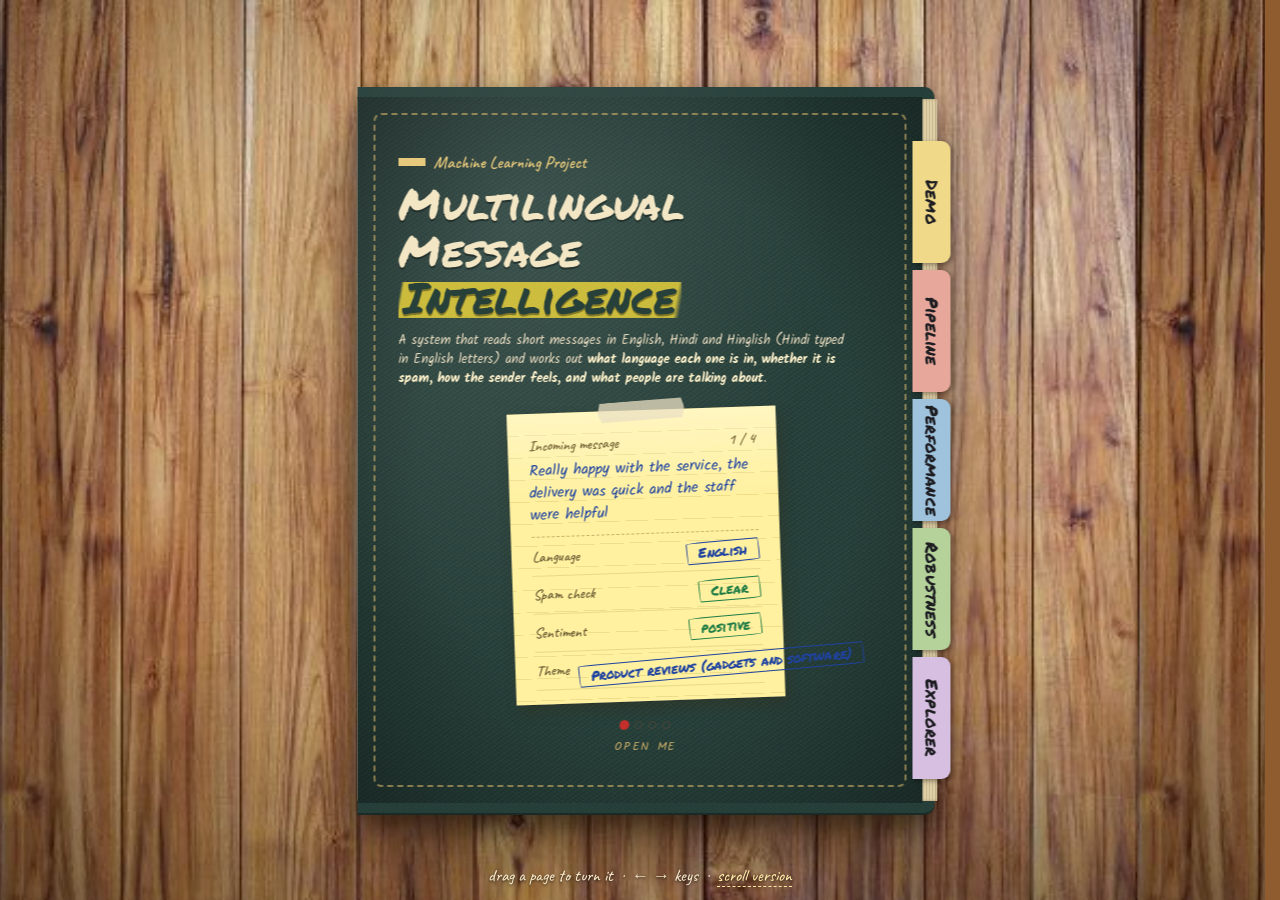
==== site/index.html @ bfc1ae09 "English sentiment v3: customer-service wording (templates + SST-2 + char n-grams), held-out customer" ====
<!doctype html>
<html lang="en">
<head>
<meta charset="utf-8">
<meta name="viewport" content="width=device-width, initial-scale=1">
<script>(function(){var d=document.documentElement;try{var q=/[?&]classic/.test(location.search),ok=!q&&innerWidth>=900&&innerHeight>=520&&window.CSS&&CSS.supports&&CSS.supports('transform-style','preserve-3d')&&!(window.matchMedia&&matchMedia('(prefers-reduced-motion: reduce)').matches);if(ok)d.setAttribute('data-book','1');else location.replace('classic.html'+location.hash);}catch(e){}})();</script>
<link rel="stylesheet" href="book.css">
<title>Multilingual Message Intelligence</title>
<meta name="description" content="Language identification, spam detection, sentiment analysis and theme discovery for short English, Hindi and Hinglish messages.">
<meta name="theme-color" content="#5a331c">
<link rel="stylesheet" href="fonts.css">
<style>
:root{color-scheme:light;--paper:#f3e8cb;--paper2:#efe1bd;--ink:#22304f;--pencil:#4a4639;--faint:#7c7260;--blue:#1f43a0;--red:#c4302b;--green:#1f7d45;--hl:rgba(255,226,58,.75);--pink:rgba(255,128,180,.55);--mint:rgba(120,230,170,.55);--line:rgba(74,112,186,.28);--sticky:#fff1a0;
--wob:255px 18px 225px 18px/18px 225px 18px 255px;--wob2:14px 4px 16px 5px/5px 16px 4px 14px}
*{box-sizing:border-box}
html{scroll-behavior:smooth}
body{margin:0;min-height:100vh;color:var(--ink);font-family:'Kalam','Comic Neue',cursive;font-size:16px;line-height:1.55;
background:transparent}
h1,h2,h3,p,ol,ul{margin:0}
a{color:inherit;text-decoration:none}
button{font-family:inherit}
:focus-visible{outline:2px dashed var(--red);outline-offset:3px}
::selection{background:var(--hl)}
/* ---------- the notebook page */
.book{position:relative;max-width:1320px;margin:28px auto 40px;background-color:var(--paper);
background-image:
 url(tex-n.png),
 radial-gradient(circle at 92% 3%,rgba(150,95,30,.16) 0,rgba(150,95,30,.05) 6%,transparent 12%),
 radial-gradient(circle at 7% 46%,rgba(140,90,30,.12) 0,transparent 7%),
 radial-gradient(circle at 85% 61%,rgba(140,90,30,.10) 0,transparent 5%),
 radial-gradient(circle at 40% 88%,rgba(140,90,30,.10) 0,transparent 6%),
 radial-gradient(ellipse at 50% 50%,transparent 55%,rgba(130,85,25,.22) 100%),
 linear-gradient(90deg,transparent 0 86px,rgba(205,60,60,.55) 86px 88px,transparent 88px 92px,rgba(205,60,60,.45) 92px 93px,transparent 93px),
 repeating-linear-gradient(180deg,transparent 0 31px,var(--line) 31px 32px);
background-size:260px 260px,auto,auto,auto,auto,auto,auto,auto;
background-position:0 0,0 0,0 0,0 0,0 0,0 0,0 0,0 96px;
box-shadow:0 1px 0 #d8c9a2,0 3px 0 #e9dcb8,0 5px 0 #cdbb90,0 7px 0 #bfae84,0 10px 14px rgba(15,6,1,.45),0 30px 60px rgba(15,6,1,.55),-8px 0 22px rgba(15,6,1,.25);border-radius:3px 10px 10px 3px}
/* binding holes */
.book::before{content:"";position:absolute;left:22px;top:0;bottom:0;width:30px;pointer-events:none;
background:radial-gradient(circle at 15px 50%,#2b1f15 0 9px,rgba(0,0,0,.25) 10px,transparent 11.5px) 0 40px/30px 120px repeat-y}
/* coffee ring */
.book::after{content:"";position:absolute;right:6%;top:520px;width:170px;height:170px;border-radius:50%;pointer-events:none;
background:radial-gradient(circle,transparent 60%,rgba(130,75,20,.18) 62%,rgba(130,75,20,.07) 66%,transparent 69%);transform:rotate(18deg)}
.inner{max-width:1184px;margin:0 auto;padding:0 clamp(20px,4vw,56px) 0 128px}
.main{padding-bottom:70px;position:relative;z-index:1}
@keyframes up{from{opacity:0;transform:translateY(14px)}to{opacity:1;transform:none}}
.in1{animation:up .9s cubic-bezier(.2,.7,.2,1) both}
.rv{opacity:0;transform:translateY(22px);transition:opacity .8s,transform .8s cubic-bezier(.2,.7,.2,1)}
.rv.in{opacity:1;transform:none}
/* type roles */
.d{font-family:'Permanent Marker','Kalam',cursive;font-weight:400;letter-spacing:.01em;line-height:1.05;color:#1d1d22}
.m{font-family:'Caveat',cursive;font-size:19px;font-weight:600;line-height:1.2;color:var(--faint)}
.hl{background:linear-gradient(100deg,transparent 0 1%,var(--hl) 2% 97%,transparent 99%) 0 62%/100% 58% no-repeat;padding:0 .12em;box-decoration-break:clone;-webkit-box-decoration-break:clone}
/* ---------- top strip */
.top{position:sticky;top:0;z-index:20;background:rgba(243,232,203,.94);border-bottom:2px solid rgba(74,112,186,.45);backdrop-filter:blur(2px)}
.top .inner{display:flex;flex-wrap:wrap;align-items:center;gap:0 28px}
.brand{font-size:22px;padding:10px 0;transform:rotate(-1.5deg)}.brand b{color:var(--red)}
.nav{margin-left:auto;display:flex;flex-wrap:wrap;gap:0 22px}
.nav a{display:inline-block;padding:10px 2px 6px;font-size:21px;color:var(--pencil);background:no-repeat 0 100%/0 6px;transition:color .2s,background-size .3s}
.nav a:hover{color:var(--blue)}
.nav a.on{color:var(--red);background-image:url("data:image/svg+xml,%3Csvg xmlns='http://www.w3.org/2000/svg' width='100' height='8' preserveAspectRatio='none' viewBox='0 0 100 8'%3E%3Cpath d='M2 5 Q 25 1 50 5 T 98 4' fill='none' stroke='%23c4302b' stroke-width='2.5' stroke-linecap='round'/%3E%3C/svg%3E");background-size:100% 6px}
/* ---------- hero */
html{scrollbar-gutter:stable;background-color:#8f5c2f}
/* the wooden table: a fixed, GPU-composited layer so scrolling stays smooth (the notebook slides over it) */
body::before{content:"";position:fixed;inset:0;z-index:-1;pointer-events:none;background-color:#9a6534;
background-image:
 radial-gradient(ellipse 70% 55% at 28% 18%,rgba(255,226,180,.14) 0,transparent 70%),
 radial-gradient(ellipse at 50% 45%,transparent 55%,rgba(25,10,2,.38) 100%),
 url(table.jpg);
background-size:100% 100%,100% 100%,auto 100%;background-repeat:no-repeat,no-repeat,repeat-x;transform:translateZ(0)}
.hero{padding:56px 0 96px;display:grid;grid-template-columns:minmax(0,1fr);gap:56px;align-items:center;position:relative}
@media (min-width:860px){.hero{grid-template-columns:minmax(0,1fr) minmax(280px,400px);gap:40px}}
.hero .l{min-width:0}
.eyebrow{display:flex;gap:10px;align-items:center;color:var(--red);font-size:22px;transform:rotate(-2deg);transform-origin:left}
.eyebrow i{display:inline-block;width:34px;height:10px;background:url("data:image/svg+xml,%3Csvg xmlns='http://www.w3.org/2000/svg' width='34' height='10'%3E%3Cpath d='M2 5 L30 5 M24 1 L31 5 L24 9' fill='none' stroke='%23c4302b' stroke-width='2' stroke-linecap='round' stroke-linejoin='round'/%3E%3C/svg%3E")}
.hero h1{margin-top:18px;font-size:clamp(40px,5.6vw,76px);line-height:1.08}
.hero h1 span{color:var(--red)}
.lede{margin-top:24px;max-width:36rem;font-size:17px;line-height:1.7;color:var(--ink)}
.lede b{font-weight:700;background:linear-gradient(100deg,transparent 0 1%,var(--mint) 2% 98%,transparent 99%) 0 70%/100% 45% no-repeat}
.five{margin-top:34px;max-width:34rem;position:relative;padding:18px 22px 14px;border:2px solid rgba(31,67,160,.75);border-radius:var(--wob)}
.five>.m{color:var(--blue);font-size:21px}
.five ol{list-style:none;padding:0;margin:6px 0 0}
.five li{display:flex;gap:12px;padding:4px 0;font-size:16px}
.five li span{color:var(--red);width:26px;flex:none;font-size:19px}
.five li span::after{content:")"}
.hero .r{width:100%;max-width:440px;margin:0 auto;padding:12px 10px 0 0;position:relative}
.hero .r::before{content:"look! it reads this \2193";position:absolute;left:-6px;top:-30px;font-family:'Caveat',cursive;font-size:22px;color:var(--blue);transform:rotate(-4deg)}
/* sticky-note slips with tape */
.slip{position:relative;background:var(--sticky);color:#2a2a2a;box-shadow:0 1px 1px rgba(0,0,0,.1),4px 10px 18px rgba(60,40,10,.25);
background-image:linear-gradient(180deg,rgba(255,255,255,.35),transparent 30%),repeating-linear-gradient(180deg,transparent 0 27px,rgba(160,130,40,.18) 27px 28px)}
.slip::before{content:"";position:absolute;top:-13px;left:50%;width:110px;height:26px;margin-left:-55px;background:rgba(235,225,195,.75);box-shadow:0 1px 2px rgba(0,0,0,.12);transform:rotate(-3deg);
clip-path:polygon(3% 0,97% 4%,100% 50%,97% 100%,4% 96%,0 52%)}
.slip.h{padding:30px 26px 18px;transform:rotate(-2deg)}
.slip .hd{display:flex;justify-content:space-between}.slip .hd .m,.slip .hd span{color:#7a6a3a}
.slip .msg{margin-top:8px;min-height:76px;font-size:19px;line-height:1.45;font-family:'Kalam',cursive;color:var(--blue);word-break:break-word}
.slip .perf{margin:12px 0 2px;border-top:2px dashed rgba(120,100,40,.45)}
.srow{display:flex;align-items:center;justify-content:space-between;gap:12px;padding:8px 0;min-height:48px;border-bottom:1px dotted rgba(120,100,40,.35)}
.srow .m{color:#6d5f35}
/* circled marker "stamps" */
.stamp{display:inline-block;font-size:17px;padding:4px 14px;border:2.5px solid;border-radius:var(--wob);white-space:nowrap;opacity:0;transform:rotate(-8deg) scale(1.6);transition:opacity .3s,transform .4s cubic-bezier(.3,1.6,.5,1)}
.stamp.show{opacity:1;transform:rotate(-3deg) scale(1)}
#h-msg,#h-rows,#h-ct{transition:opacity .35s ease}.hfade{opacity:0}
.stamp.ink{color:var(--blue)}.stamp.ok{color:var(--green)}.stamp.bad{color:var(--red)}.stamp.skip{color:#8a8070;border-style:dashed;text-decoration:line-through}
.dots{display:flex;gap:8px;margin-top:26px;justify-content:center}.dots i{display:block;width:10px;height:10px;border:2px solid var(--pencil);border-radius:50% 45% 55% 40%;transition:all .3s}.dots i.on{background:var(--red);border-color:var(--red);transform:scale(1.2)}
/* ---------- sections */
section{scroll-margin-top:64px}
.sec{margin-top:110px}
.sh{padding-top:4px;display:flex;flex-wrap:wrap;gap:6px 40px;align-items:flex-start}
.sh .no{flex:0 0 140px;color:var(--red);font-size:24px;transform:rotate(-4deg);margin-top:10px}
.sh .t{flex:1 1 440px;min-width:0}
.h2d{display:inline-block;font-size:clamp(30px,3.8vw,48px);padding-bottom:10px;
background:url("data:image/svg+xml,%3Csvg xmlns='http://www.w3.org/2000/svg' width='300' height='14' preserveAspectRatio='none' viewBox='0 0 300 14'%3E%3Cpath d='M3 9 C 60 2, 120 13, 180 7 S 270 4, 297 8' fill='none' stroke='%231f43a0' stroke-width='3' stroke-linecap='round'/%3E%3Cpath d='M12 12 C 80 7, 160 14, 290 10' fill='none' stroke='%231f43a0' stroke-width='1.6' stroke-linecap='round' opacity='.6'/%3E%3C/svg%3E") 0 100%/100% 14px no-repeat}
.intro{margin-top:10px;max-width:40rem;font-size:17px;line-height:1.6;color:var(--pencil)}
.h3d{font-size:26px}
.hint{margin:6px 0 20px;max-width:46rem;font-size:15.5px;line-height:1.6;color:var(--pencil)}
/* ---------- demo */
.demo{margin-top:48px;display:flex;flex-wrap:wrap;gap:48px}
.demo .a{flex:1 1 300px;min-width:0;align-self:flex-start}
.demo .b{flex:2 1 460px;min-width:0;padding-top:14px}
.own label{display:block;color:var(--blue);font-size:21px;margin-bottom:6px}
.own textarea{width:100%;min-height:110px;resize:vertical;font:inherit;font-size:17px;line-height:32px;color:var(--blue);padding:0 14px;border:2px solid var(--pencil);border-radius:var(--wob2);
background:rgba(255,253,240,.55) repeating-linear-gradient(180deg,transparent 0 31px,var(--line) 31px 32px);background-attachment:local}

.batch{margin-top:0}.batch .row2{display:flex;flex-wrap:wrap;gap:12px;align-items:center;margin:12px 0}.batch input[type=file]{font:inherit;font-size:15px;max-width:100%}
.batch .lk2{background:none;border:0;border-bottom:1px dashed currentColor;font:inherit;cursor:pointer;color:var(--blue);padding:0}
.batch .prog{height:8px;background:rgba(0,0,0,.08);border-radius:4px;overflow:hidden;margin:8px 0}.batch .prog i{display:block;height:100%;width:0;background:var(--blue);transition:width .15s}
.batch .grid{display:grid;grid-template-columns:repeat(auto-fit,minmax(250px,1fr));gap:22px;margin:22px 0}
.batch .bar{display:grid;grid-template-columns:minmax(80px,38%) 1fr 54px;gap:8px;align-items:center;font-size:14px;margin:5px 0}.batch .bar b{display:block;height:12px;background:var(--blue);border-radius:3px}
.batch .kpis{display:flex;flex-wrap:wrap;gap:12px 28px;margin:16px 0}.batch .kpis div{min-width:110px}.batch .kpis .d{font-size:30px;display:block;line-height:1.1}
.batch table{width:100%;border-collapse:collapse;font-size:14px}.batch th,.batch td{text-align:left;padding:6px 8px;border-bottom:1px solid rgba(0,0,0,.12);vertical-align:top}
.batch td.tx{max-width:380px;overflow-wrap:anywhere}.batch .tw{margin-bottom:16px;overflow-x:auto;max-height:380px;overflow-y:auto}
.batch .fl{display:inline-block;font-size:12px;border:1px solid #b36b00;color:#8a5200;border-radius:10px;padding:0 7px;margin:0 4px 3px 0}
.batch select{font:inherit;font-size:13px}.batch tr.cor td{background:rgba(31,125,69,.1)}
.xl{margin:10px 0 0;font-size:13px;line-height:1.5;color:#6b665a}
.msg .hw{border-radius:3px;padding:0 2px;cursor:help}
.msg .hw.f{background:rgba(196,48,43,.34);font-weight:700;border-bottom:2px solid #c4302b}.msg .hw.a{background:rgba(31,125,69,.24)}.msg .hw.n{background:rgba(120,120,120,.16)}
.own textarea::placeholder{color:#998d74}
.own textarea:focus{outline:none;border-color:var(--blue);box-shadow:0 0 0 3px rgba(31,67,160,.15)}
.own .row{display:flex;align-items:center;gap:10px 16px;flex-wrap:wrap;margin-top:14px}
.go{font-family:'Permanent Marker',cursive;font-size:18px;letter-spacing:.04em;color:#fff;background:var(--red);border:0;border-radius:var(--wob2);padding:10px 24px;min-height:46px;cursor:pointer;box-shadow:2px 3px 0 #7d1d19;transform:rotate(-1.5deg);transition:transform .15s,box-shadow .15s}
.go:hover{transform:rotate(0) translateY(-1px)}.go:active{transform:translateY(2px);box-shadow:0 1px 0 #7d1d19}.go[disabled]{opacity:.55;cursor:default}
.own .note{font-family:'Caveat',cursive;font-size:18px;color:var(--faint);flex:1 1 220px;line-height:1.2}
.exh{margin-top:32px;color:var(--blue);font-size:21px}
.exl{margin-top:4px}
.ex{display:flex;gap:12px;align-items:baseline;width:100%;text-align:left;font:inherit;font-size:16px;padding:0 10px;min-height:32px;line-height:32px;border:0;cursor:pointer;background:transparent;color:var(--ink);transition:padding-left .25s,color .2s}
.ex span:first-child{width:28px;flex:none;color:var(--faint)}
.ex:hover{padding-left:18px;color:var(--blue)}
.ex[aria-pressed=true]{color:#1b1b1b;background:linear-gradient(100deg,transparent 0 1%,var(--pink) 2% 97%,transparent 99%) 0 55%/100% 70% no-repeat}
.ex[aria-pressed=true] span:first-child{color:var(--red)}
.lk{background:none;border:0;cursor:pointer;color:var(--blue);padding:10px 0;min-height:44px;margin-top:10px;font-size:20px}.lk:hover{color:var(--red)}
.slip.w{padding:34px 28px 22px;transform:rotate(-.8deg)}
.slip.w::before{width:140px;height:32px;margin-left:-70px;top:-17px;transform:rotate(-1.5deg);
background:
 url(tex-t.png),
 repeating-linear-gradient(90deg,rgba(255,255,255,.08) 0 1px,rgba(0,0,0,.07) 1px 2px),
 linear-gradient(180deg,rgba(255,255,255,.35),rgba(255,255,255,0) 40%,rgba(0,0,0,.14)),
 #a9acaf;
box-shadow:0 2px 4px rgba(0,0,0,.3),inset 0 0 0 1px rgba(255,255,255,.18);
clip-path:polygon(0 8%,2% 0,5% 14%,8% 2%,11% 12%,14% 0,100% 0,98% 18%,100% 36%,97% 54%,100% 74%,98% 100%,95% 88%,92% 100%,88% 86%,85% 100%,0 100%,2% 70%,0 48%,3% 28%)}
.slip.w .msg{font-size:20px;min-height:0;margin-top:6px}
#w-title{color:#7a6a3a!important}
.tl{list-style:none;margin:40px 0 0;padding:0}
.tl li{display:grid;grid-template-columns:56px minmax(0,1fr);gap:14px;padding:14px 0 16px;border-bottom:1px dashed rgba(74,70,57,.35);transition:opacity .5s,transform .5s;opacity:.18;transform:translateX(-10px)}
.tl li.on{opacity:1;transform:none}
.tl .n{display:inline-flex;align-items:center;justify-content:center;width:46px;height:46px;font-size:24px;line-height:1;color:#b9ad92;border:2.5px solid currentColor;border-radius:52% 46% 55% 44%/48% 55% 45% 52%;transform:rotate(-6deg);transition:color .4s}
.tl li.on .n{color:var(--red)}.tl li.on.skip .n{color:#a49a84}
.tl .nm{color:var(--faint)}
.tl .rs{margin-top:2px;display:flex;align-items:center;gap:12px;flex-wrap:wrap}
.tl .res{font-size:25px;line-height:1.1;word-break:break-word;color:var(--blue)}
.tl .res.ok{color:var(--green)}.tl .res.bad{color:var(--red)}
.tl li.skip .res{color:#a49a84;text-decoration:line-through;text-decoration-thickness:3px;text-decoration-color:rgba(196,48,43,.6)}
.tag{padding:0 10px;border:2px solid;border-radius:var(--wob2);font-size:17px;transform:rotate(-2deg);color:var(--faint)}.tag.ok{color:var(--green)}.tag.bad{color:var(--red)}
.meter{margin-top:10px;max-width:320px;height:12px;border:1.5px solid var(--pencil);border-radius:var(--wob2);background:rgba(255,255,255,.3);overflow:hidden}
.meter i{display:block;height:100%;width:0;opacity:.8;transition:width .9s cubic-bezier(.2,.7,.2,1) .15s}
.tl .why{margin-top:6px;font-size:15.5px;line-height:1.55;color:var(--pencil);max-width:36rem}
/* ---------- pipeline cards (index cards) */
.cells{margin-top:48px;display:grid;grid-template-columns:repeat(auto-fit,minmax(min(100%,250px),1fr));gap:28px}
.cells{align-items:start}
.cell{position:relative}
.cell:nth-child(odd){transform:rotate(-1deg)}.cell:nth-child(even){transform:rotate(1.2deg)}
.cpaper{position:relative;padding:26px 22px 14px;background:#fffdf3;border-radius:2px;display:flex;flex-direction:column;gap:0;
background-image:linear-gradient(180deg,transparent 0 80px,rgba(205,60,60,.5) 80px 82px,transparent 82px),linear-gradient(180deg,transparent 0 27px,rgba(74,112,186,.25) 27px 28px);background-size:100% 100%,100% 28px;background-position:0 0,0 -1px;background-repeat:no-repeat,repeat-y;
;box-shadow:2px 4px 10px rgba(60,40,10,.18);transition:opacity .5s ease}
/* creases left behind after a crumpled sheet is smoothed out */
.cpaper::after{content:"";position:absolute;inset:0;pointer-events:none;background:url(tex-w.png) center/cover;mix-blend-mode:soft-light;opacity:0;transition:opacity .6s ease}
.cell.used .cpaper::after{opacity:.6}
.cell::before{content:"";position:absolute;top:-10px;left:22px;width:70px;height:20px;background:rgba(255,140,180,.5);transform:rotate(-6deg);z-index:5;transition:opacity .4s ease}
/* crumpled state: the HTML card is invisible (but keeps its size) and a WebGL paper ball is drawn instead */
.cell.crum{cursor:pointer;-webkit-tap-highlight-color:transparent;outline:none}
.cell.crum .cpaper,.cell.anim .cpaper{opacity:0;pointer-events:none;transition:none}
.cell.crum::before,.cell.anim::before{opacity:0}
.cell .ball{position:absolute;left:-70px;top:-70px;pointer-events:none;z-index:4;opacity:0;transition:opacity .45s ease}
.cells.balls .cpaper{position:absolute;left:0;right:0;top:0;z-index:1}
.cell.crum .ball,.cell.anim .ball{opacity:1}
.cell .shad{position:absolute;left:0;top:0;width:0;height:0;border-radius:50%;pointer-events:none;z-index:0;opacity:0;background:rgba(45,28,8,.34)}
.cell.crum .shad{opacity:1}
.blab,.bhint{position:absolute;left:0;right:0;top:0;text-align:center;pointer-events:none;z-index:5;transition:opacity .35s ease,transform .35s ease}
.blab{top:6px;display:flex;flex-direction:column;align-items:center;gap:6px;padding:0 14px}
.blab .no{font-family:'Permanent Marker',cursive;font-size:24px;color:var(--red);width:44px;height:44px;display:flex;align-items:center;justify-content:center;border:2.5px solid var(--red);border-radius:52% 46% 55% 44%/48% 55% 45% 52%;transform:rotate(-8deg)}
.blab .tt{font-family:'Permanent Marker',cursive;font-size:19px;line-height:1.2;color:#1d1d22}
.bhint{font-family:'Caveat',cursive;font-size:20px;color:var(--blue)}
.cell:not(.crum) .blab,.cell:not(.crum) .bhint,.cell.anim .blab,.cell.anim .bhint{opacity:0}
.cell.crum:hover .bhint{transform:translateY(3px)}
.cell.crum:focus-visible .bhint{outline:2px dashed var(--red);outline-offset:4px}
.recrum{position:absolute;right:6px;bottom:-32px;background:none;border:0;cursor:pointer;font-family:'Caveat',cursive;font-size:19px;color:var(--faint);opacity:0;pointer-events:none;transition:opacity .3s}
.cell.used:not(.crum):not(.anim) .recrum{opacity:1;pointer-events:auto}.recrum:hover{color:var(--red)}
.cells.balls{row-gap:52px}
.book{overflow-x:clip}
.unf{display:block;margin-top:6px}
.cell .big{position:absolute;top:10px;right:16px;font-size:34px;line-height:1;color:var(--red);opacity:.85}
.cell h3{font-size:20px;line-height:28px;height:56px;padding-right:34px;display:flex;align-items:flex-end;margin-top:0;overflow:visible}
.cell .bd{font-size:15px;line-height:28px;color:var(--ink);display:flex;flex-direction:column;gap:0}
.cell .bd .m{color:var(--red);font-size:19px;line-height:28px;margin-bottom:0}.cell .bd>div+div{margin-top:0}
.cell .sc{margin-top:auto;border-top:2px dashed rgba(74,70,57,.4);padding-top:10px;background:#fffdf3;position:relative}
.cell .sc .d{font-size:30px;color:var(--blue)}.cell .sc .m{margin-top:2px}
.cell .sc .two{display:flex;align-items:baseline;gap:10px}.cell .sc .two+.two{margin-top:4px}.cell .sc .two .m{margin:0}
.two2{margin-top:56px;display:flex;flex-wrap:wrap;gap:36px 56px}
.two2>div{flex:1 1 320px}.two2 h3{font-size:22px}.two2 p{margin-top:10px;font-size:16px;line-height:1.65;color:var(--ink)}
/* ---------- performance */
.stats{display:grid;grid-template-columns:repeat(auto-fit,minmax(min(100%,210px),1fr));gap:0 18px}
.stats.first{margin-top:40px}
.stat{padding:18px 8px 18px 0}
.stat .d{display:inline-block;font-size:clamp(34px,3.6vw,50px);color:var(--blue);padding:0 10px;margin-left:-10px;border:2.5px solid transparent}
.stat .d.r{color:var(--red);border-color:rgba(196,48,43,.7);border-radius:var(--wob);transform:rotate(-3deg)}
.stat p{margin-top:4px;font-size:15.5px;line-height:1.45;color:var(--pencil);max-width:15rem}
.blk{margin-top:84px}.blk.first{margin-top:76px}
.readout{min-height:24px;margin-bottom:10px;color:var(--blue)}
.seg{display:flex;gap:3px;height:52px;padding:4px;border:2px solid var(--pencil);border-radius:var(--wob2)}
.seg span{flex:0 1 0;min-width:0;cursor:pointer;opacity:.85;border-radius:3px;transition:flex-grow .9s cubic-bezier(.2,.7,.2,1),opacity .2s;
background-image:repeating-linear-gradient(45deg,rgba(255,255,255,.22) 0 3px,transparent 3px 8px)}.seg span.g{min-width:4px}
.legend{margin-top:18px;display:grid;grid-template-columns:repeat(auto-fill,minmax(190px,1fr));gap:0 26px;font-size:15.5px}
.legend div{display:flex;align-items:center;gap:10px;padding:2px 0;cursor:pointer;transition:opacity .2s}
.legend i{display:inline-block;width:14px;height:14px;flex:none;border-radius:50% 40% 55% 45%}.legend em{font-style:normal;margin-left:auto;color:var(--faint);font-family:'Caveat',cursive;font-size:18px}
.tabs{display:flex;flex-wrap:wrap;gap:4px 14px}
.tab{background:none;border:2px solid transparent;border-radius:var(--wob2);cursor:pointer;padding:2px 14px;min-height:40px;font-size:21px;color:var(--pencil);transition:color .2s,border-color .2s}
.tab:hover{color:var(--blue)}.tab[aria-pressed=true]{color:var(--red);border-color:var(--red);transform:rotate(-1.5deg)}
.cmprow{padding:18px 0;border-bottom:1px dashed rgba(74,70,57,.35)}
.cmprow .top2{display:flex;flex-wrap:wrap;justify-content:space-between;gap:2px 16px}.cmprow .top2 span:first-child{font-size:17px;font-weight:700}
.bars{margin-top:10px;display:grid;grid-template-columns:120px minmax(0,1fr) 64px;gap:6px 14px;align-items:center}
.bars .m{color:var(--pencil)}.bars .v{text-align:right;color:var(--faint)}.bars .v.best{color:var(--red);font-weight:700}
.bt{display:block;height:16px;border-bottom:1.5px solid rgba(74,70,57,.35)}
.bt i{display:block;height:100%;width:0;border-radius:2px 8px 3px 6px;transition:width .9s cubic-bezier(.2,.7,.2,1);
background:repeating-linear-gradient(-55deg,rgba(74,70,57,.55) 0 1.5px,transparent 1.5px 6px)}
.bt i.best{background:rgba(31,67,160,.72);box-shadow:inset 0 -3px 0 rgba(0,0,0,.08)}
.key{margin-top:14px;display:flex;flex-wrap:wrap;gap:6px 26px}.key i{display:inline-block;width:22px;height:12px;margin-right:8px;vertical-align:-1px;border-radius:2px}
.tw{overflow-x:auto}.trfh,.trfr{display:grid;grid-template-columns:minmax(200px,1.3fr) minmax(120px,2fr) 84px minmax(110px,1fr);gap:14px;align-items:center;min-width:560px}
.trfh{padding:6px 0;border-bottom:2px solid var(--pencil)}
.trfr{padding:10px 0;border-bottom:1px dashed rgba(74,70,57,.35);font-size:16px}.trfr .v{text-align:right;color:var(--faint)}.trfr .v.best{color:var(--red)}.trfr .c{color:var(--faint);font-family:'Caveat',cursive;font-size:18px}
/* ---------- robustness */
.rob{margin-top:48px;display:flex;flex-wrap:wrap;gap:60px}
.rob>div{min-width:0}.rob .a{flex:1 1 380px}.rob .b{flex:1 1 440px}
.rob h3{font-size:22px}.rob .hint{margin:8px 0 26px}
.cols{display:flex;align-items:flex-end;gap:16px;height:260px;border-bottom:2.5px solid var(--ink);border-left:2.5px solid var(--ink);padding:0 10px;border-radius:0 0 0 4px}
.col{flex:1 1 0;min-width:0;display:flex;flex-direction:column;justify-content:flex-end;height:100%}
.col .v{text-align:center;margin-bottom:6px;font-size:18px;color:var(--ink)}
.col i{display:block;width:100%;height:0;border:2px solid var(--blue);border-bottom:0;border-radius:6px 3px 0 0;transition:height .9s cubic-bezier(.2,.7,.2,1);
background:repeating-linear-gradient(45deg,rgba(31,67,160,.45) 0 2px,transparent 2px 7px)}
.col.w i{border-color:var(--red);background:repeating-linear-gradient(45deg,rgba(196,48,43,.5) 0 2px,transparent 2px 7px)}
.collab{display:flex;gap:16px;margin-top:8px;padding:0 10px}.collab span{flex:1 1 0;min-width:0;text-align:center;font-size:17px}
.dbk{display:flex;flex-wrap:wrap;gap:4px 24px;margin-bottom:6px}.dbk i{display:inline-block;width:12px;height:12px;margin-right:8px;border-radius:50%}
.sw{display:inline-flex;align-items:center;gap:12px;background:none;border:0;cursor:pointer;color:var(--ink);padding:8px 0;min-height:44px;font-size:20px}
.sw .tr{display:inline-block;width:26px;height:26px;position:relative;border:2.5px solid var(--ink);border-radius:var(--wob2)}
.sw .tr i{position:absolute;inset:0;opacity:0;transition:opacity .2s;
background:url("data:image/svg+xml,%3Csvg xmlns='http://www.w3.org/2000/svg' viewBox='0 0 26 26'%3E%3Cpath d='M4 13 L11 20 L24 2' fill='none' stroke='%231f7d45' stroke-width='3.5' stroke-linecap='round' stroke-linejoin='round'/%3E%3C/svg%3E") center/100% no-repeat;transform:scale(1.25) translate(2px,-3px)}
.sw[aria-pressed=true] .tr i{opacity:1}
.db{display:grid;grid-template-columns:150px minmax(0,1fr) 124px;gap:6px 14px;align-items:center;margin-top:12px}
.db .ax{display:flex;justify-content:space-between}
.db .trk{position:relative;height:36px;border-bottom:1.5px solid rgba(74,70,57,.4)}
.db .cl{position:absolute;left:73.3%;top:2px;bottom:2px;border-left:2px dashed var(--faint)}
.db .ln{position:absolute;top:50%;height:2px;margin-top:-1px;background:var(--pencil);transition:width .8s cubic-bezier(.2,.7,.2,1)}
.db .pt{position:absolute;top:50%;width:16px;height:16px;margin:-8px 0 0 -8px;border-radius:50% 45% 55% 40%}
.db .red{background:var(--red)}.db .teal{background:var(--green);transition:left .8s cubic-bezier(.2,.7,.2,1)}
.db .txt{text-align:right}.db .lb{font-size:15.5px}.db .lb span{color:var(--faint)}
/* ---------- explorer */
.bar{margin-top:36px;display:flex;flex-wrap:wrap;gap:8px 24px;align-items:center}
.filters{display:flex;flex-wrap:wrap;gap:0 10px}
.bar input{margin-left:auto;font-family:'Kalam',cursive;font-size:16px;color:var(--blue);background:transparent;border:0;border-bottom:2px solid var(--pencil);border-radius:0;padding:8px 2px;min-width:min(100%,280px)}
.bar input:focus{outline:none;border-bottom-color:var(--blue)}
.count{margin:12px 0 8px}
.tbox{overflow:auto;max-height:580px;border:2px solid var(--pencil);border-radius:var(--wob2);background:rgba(255,253,240,.45)}
table{width:100%;min-width:760px;border-collapse:collapse;font-size:15px;color:var(--ink)}
th{position:sticky;top:0;background:#efe3c3;text-align:left;padding:8px 14px;border-bottom:2px solid var(--pencil)}
.th{background:none;border:0;padding:0;cursor:pointer;color:var(--red);font-family:'Caveat',cursive;font-size:20px;font-weight:700}.th:hover{color:var(--blue)}
td{padding:6px 14px;border-bottom:1px solid var(--line);vertical-align:top;line-height:1.5}
tbody tr:hover td{background:rgba(255,226,58,.3)}
td.id{white-space:nowrap}td.msg{min-width:240px;max-width:460px;color:var(--blue)}td.l{white-space:nowrap}td.l i{display:inline-block;width:10px;height:10px;margin-right:9px;border-radius:50%}
td.sp{white-space:nowrap}td.sp.spam{color:var(--red);font-weight:700}td.sp.ham{color:var(--green)}td.sp.na{color:#a49a84}
td.g{color:var(--pencil);white-space:nowrap}
footer{margin-top:100px;padding-top:16px;border-top:2px dashed rgba(74,70,57,.45);max-width:50rem;font-family:'Caveat',cursive;font-size:19px;line-height:1.35;color:var(--faint)}
footer::before{content:"sources \2014";display:block;color:var(--red);font-size:22px;margin-bottom:2px}
@media (max-width:760px){
.book{margin:0;border-radius:0;background-position:0 0,0 0,0 0,0 0,0 0,0 0,-44px 0,0 96px}
.book::before{left:6px;transform:scale(.7);transform-origin:left top;height:143%}
.book::after{display:none}
.inner{padding:0 18px 0 62px}
.hero .r::before{display:none}
.sh .no{flex-basis:100%;margin-top:0}
.db{grid-template-columns:96px minmax(0,1fr) 112px}.hero{padding-top:36px}
.tl li{grid-template-columns:48px minmax(0,1fr)}.tl .n{width:40px;height:40px;font-size:20px}.tl .res{font-size:22px}
.nav{gap:0 14px}.nav a{font-size:19px}}
@media (prefers-reduced-motion:reduce){html{scroll-behavior:auto}*{transition:none!important;animation:none!important}.rv{opacity:1;transform:none}}
.slip.w.stale,#tl.stale{opacity:.32;transition:opacity .15s}
</style>
</head>
<body>
<div class="book">

<div class="top"><div class="inner">
<span class="brand d">Message<b>/</b>Intelligence</span>
<nav class="nav m" aria-label="Sections"><a href="#s3" data-s="s3">Demo</a><a href="#s2" data-s="s2">Pipeline</a><a href="#s4" data-s="s4">Performance</a><a href="#s5" data-s="s5">Robustness</a><a href="#s6" data-s="s6">Explorer</a></nav>
</div></div>

<div class="inner main">

<header class="hero">
<div class="l">
<p class="m eyebrow in1"><i></i>Machine Learning Project</p>
<h1 class="d in1" style="animation-delay:.08s">Multilingual<br>Message<br><span class="hl">Intelligence</span></h1>
<p class="lede in1" style="animation-delay:.2s">A system that reads short messages in English, Hindi and Hinglish (Hindi typed in English letters) and works out <b>what language each one is in, whether it is spam, how the sender feels, and what people are talking about</b>.</p>
<div class="five in1" style="animation-delay:.3s">
<p class="m">Built from five CodeChef project ideas</p>
<ol><li><span class="m">01</span>Language Detection System</li><li><span class="m">02</span>Email Spam Classifier</li><li><span class="m">03</span>Movie Review Sentiment Analyzer</li><li><span class="m">04</span>Clustering and Dimensionality Reduction</li><li><span class="m">05</span>KNN, SVM and Naive Bayes comparison</li></ol>
</div>
</div>
<div class="r in1" style="animation-delay:.35s" aria-label="Automatic demonstration of the pipeline">
<div class="slip h">
<div class="hd m"><span>Incoming message</span><span id="h-ct">1 / 4</span></div>
<p class="msg" id="h-msg"></p>
<div class="perf"></div>
<div id="h-rows"></div>
</div>
<div class="dots" id="h-dots" aria-hidden="true"></div>
</div>
</header>

<section id="s3" class="rv">
<div class="sh"><p class="m no">01 — Demo</p><div class="t"><h2 class="d h2d">Try it on a message</h2><p class="intro">Type your own message, or choose an example, to see what each stage decides.</p></div></div>
<div class="demo">
<div class="a">
<div class="own">
<label class="m" for="own-t">Your own message</label>
<textarea id="own-t" maxlength="600" placeholder="For example: Congratulations! You have won a free prize, click the link to claim"></textarea>
<div class="row"><button class="go" id="own-go" type="button">Analyze</button><span class="note" id="own-note">Works for English, Hinglish, Hindi in Devanagari script and 13 other languages. It runs in your browser with the same trained models, and nothing you type is sent anywhere.</span></div>
</div>
<p class="m exh">Or pick an example</p>
<div class="exl" role="group" aria-label="Example messages" id="chips"></div>
<button class="m lk" id="replay" type="button">↻ Replay</button>
</div>
<div class="b">
<div class="slip w"><div class="m" id="w-title" style="color:#6b665a"></div><p class="msg" id="w-msg"></p><p class="xl" id="w-x" hidden></p></div>
<ol class="tl" id="tl"></ol>
</div>
</div>
</section>

<section id="s3b" class="rv sec batch">
<div class="sh"><p class="m no">01b — Batch</p><div class="t"><h2 class="d h2d">Analyze a whole file</h2><p class="intro">Upload a CSV of messages (one column, or a column called "message" or "text"). Everything runs in your browser; the file is not uploaded anywhere.</p></div></div>
<div class="row2"><input type="file" id="b-file" accept=".csv,.txt,text/csv,text/plain" aria-label="CSV file"><button class="go" id="b-go" type="button" style="display:none">Analyze file</button><button class="lk2" id="b-sample" type="button">or try a sample file (about 70 messages)</button><a class="lk2" href="sample_batch.csv" download>download sample</a></div>
<div class="prog" id="b-prog" hidden><i></i></div><p class="note" id="b-note"></p>
<div id="b-out" hidden>
<div class="kpis" id="b-k"></div>
<div class="grid"><div><h3 class="d">Languages</h3><div id="b-lang"></div></div><div><h3 class="d">Spam and sentiment</h3><div id="b-ss"></div></div><div><h3 class="d">What people talk about</h3><div id="b-th"></div></div></div>
<h3 class="d">Needs a person to look</h3>
<p class="hint" id="b-rhint"></p>
<div class="tw"><table id="b-rev"></table></div>
<div class="row2"><button class="go" id="b-dl" type="button">Download all results (CSV)</button><button class="go" id="b-dlc" type="button" style="background:var(--blue)">Download my corrections (CSV)</button></div>
<h3 class="d">All results</h3>
<div class="tw"><table id="b-all"></table></div>
</div>
</section>

<section id="s2" class="rv sec">
<div class="sh"><p class="m no">02 — Pipeline</p><div class="t"><h2 class="d h2d">How it works</h2><p class="intro">Every message passes through four models, one question each. Tap a crumpled note to smooth it out.</p><button class="m lk unf" id="unfold-all" type="button">smooth out all notes</button></div></div>
<div class="cells">
<div class="cell"><span class="d big">1</span><h3 class="d">Which language is this?</h3>
<div class="bd"><div><div class="m">How</div>Cuts the text into 1 to 4 letter chunks, weights rare chunks higher (TF-IDF), and a classifier picks the language. If it is not confident enough, the message goes to review.</div><div><div class="m">Learned from</div>UN texts in 15 languages, English SMS and tweets, and real Hinglish tweets (L3Cube).</div><div><div class="m">CodeChef idea</div>Language Detection System</div></div>
<div class="sc"><div class="d">97.5%</div><div class="m">on real Hinglish tweets</div></div></div>
<div class="cell"><span class="d big">2</span><h3 class="d">Is it spam or a scam?</h3>
<div class="bd"><div><div class="m">How</div>Words, letter chunks and scam cues (links, phone numbers, money symbols) feed a classifier. The score is a true probability, and each language has its own cut-off so genuine messages are rarely blocked.</div><div><div class="m">Learned from</div>The UCI SMS Spam Collection, with duplicate messages removed.</div><div><div class="m">CodeChef idea</div>Email Spam Classifier</div></div>
<div class="sc"><div class="d">96.3%</div><div class="m">spam F1 on English SMS</div></div></div>
<div class="cell"><span class="d big">3</span><h3 class="d">Is the sender happy or upset?</h3>
<div class="bd"><div><div class="m">How</div>Word and letter patterns feed a linear classifier. One model for English (positive or negative) and one for Hinglish (negative, neutral or positive).</div><div><div class="m">Learned from</div>English: about 48,000 real tweets and short reviews, plus a human-rated word list for rarer words like &ldquo;handsome&rdquo; and everyday customer-service sentences (delivery, staff, support). Hinglish: IIIT-H comments plus 120 everyday sentences written by us.</div><div><div class="m">What changed</div>English rose from 63% to 81% macro F1 on 6,339 unseen tweets, and from 90% to 92.5% on 40 unseen customer messages. Hinglish dipped from 69.4 to 67.5 on its comment test (within the margin of error) but rose from 70% to 95% on 20 new everyday sentences.</div><div><div class="m">CodeChef idea</div>Movie Review Sentiment Analyzer</div></div>
<div class="sc"><div class="two"><span class="d">67.5%</span><span class="m">Hinglish macro F1 (3 classes)</span></div><div class="two"><span class="d">78.7%</span><span class="m">English macro F1 (unseen SemEval tweets)</span></div></div></div>
<div class="cell"><span class="d big">4</span><h3 class="d">What are people talking about?</h3>
<div class="bd"><div><div class="m">How</div>Each message becomes a vector from word embeddings, and K-Means groups similar messages into 20 themes per language. If a message is too far from every theme, it says &ldquo;No clear theme&rdquo; instead of guessing.</div><div><div class="m">Learned from</div>English: CLINC150, Banking77, product and movie reviews, tweets and SMS. Hinglish: Hinglish-TOP, YouTube comments, tweets and 540 everyday messages written by us.</div><div><div class="m">What changed</div>Themes grew from 6 to 20 per language. Agreement with held-out topic labels (NMI) rose from 0.10 to 0.48 in English and from 0.09 to 0.61 in Hinglish. The off-topic check is weak: it catches 55% of off-topic English messages and almost none in Hinglish.</div><div><div class="m">CodeChef idea</div>Clustering and Dimensionality Reduction</div></div>
<div class="sc"><div class="two"><span class="d">0.61</span><span class="m">Hinglish topic agreement (NMI, unseen)</span></div><div class="two"><span class="d">0.48</span><span class="m">English topic agreement (NMI, unseen)</span></div></div></div>
</div>
<div class="two2">
<div><h3 class="d">The comparison behind stages 1 to 3</h3><p>For each of these stages we trained three kinds of model on the same data: Naive Bayes, a linear SVM and KNN. Then we compared them fairly. This is the algorithm comparison from the CodeChef Iris project.</p></div>
<div><h3 class="d">Smart routing</h3><p>Spam stops the line, so a scam is never scored for sentiment. Messages whose language is unclear are held for review instead of guessed.</p></div>
</div>
</section>

<section id="s4" class="rv sec">
<div class="sh"><p class="m no">03 — Performance</p><div class="t"><h2 class="d h2d">Results</h2></div></div>
<div class="stats first">
<div class="stat"><div class="d" id="k-m">340</div><p>real held-out messages in the demo sample</p></div>
<div class="stat"><div class="d" id="k-l">14</div><p>languages in that sample</p></div>
<div class="stat"><div class="d r" id="k-h">142</div><p>were Hinglish</p></div>
<div class="stat"><div class="d" id="k-s">7%</div><p>of the English and Hinglish messages were flagged as spam</p></div>
</div>
<div class="stats">
<div class="stat"><div class="d">3,921</div><p>held-out messages in a larger stream</p></div>
<div class="stat"><div class="d">96.3%</div><p>answered by the language stage</p></div>
<div class="stat"><div class="d">99.1%</div><p>right when it answered</p></div>
<div class="stat"><div class="d">63</div><p>messages per second on one CPU core</p></div>
</div>

<div class="blk first">
<h3 class="d h3d">Language mix</h3>
<p class="hint">Each block is one language. Wider means more messages. Point at a block to see its count.</p>
<div class="m readout" id="mix-read"></div>
<div class="seg" id="seg"></div>
<div class="legend" id="legend"></div>
</div>

<div class="blk">
<h3 class="d h3d">Which of the three models is best?</h3>
<p class="hint">Each row is one test. A longer bar is better, and the winner in each row is highlighted. Language detection is tested on five different sets because a single average would hide the hard cases.</p>
<div class="tabs m" role="group" aria-label="Choose a task" id="tabs"></div>
<div id="cmp"></div>
<div class="key m"><span><i style="background:rgba(31,67,160,.72)"></i>Best in row</span><span><i style="background:repeating-linear-gradient(-55deg,rgba(74,70,57,.55) 0 1.5px,transparent 1.5px 6px)"></i>Other models</span><span>Bars start at 60</span></div>
</div>

<div class="blk">
<h3 class="d h3d">Do pretrained transformers do better?</h3>
<p class="hint">Hinglish sentiment (3 classes), the same 776 test messages as above. Macro F1 in %, mean of 3 runs. Models made for Hinglish gain a little over the classical SVM; general multilingual models score lower, and they need a GPU to train.</p>
<div class="tw"><div class="trfh m"><span>Model</span><span></span><span style="text-align:right">Macro F1</span><span>Training cost</span></div><div id="trf"></div></div>
</div>
</section>

<section id="s5" class="rv sec">
<div class="sh"><p class="m no">04 — Robustness</p><div class="t"><h2 class="d h2d">Robustness</h2><p class="intro">Tested against short texts and against spammers who disguise their wording.</p></div></div>
<div class="rob">
<div class="a">
<h3 class="d">Short messages are harder to identify</h3>
<p class="hint">Language detection accuracy by message length. The bars start at 90%.</p>
<div class="cols" id="cols" role="img" aria-label="Accuracy by message length: 1 to 3 words 95.7%, 4 to 6 words 98.6%, 7 to 10 words 98.2%, 11 to 20 words 100%, 21 or more words 100%"></div>
<div class="collab m" id="collab"></div>
</div>
<div class="b">
<h3 class="d">Spam that hides its letters</h3>
<p class="hint" style="margin-bottom:20px">Share of spam still caught when letters are spaced out or swapped for look-alikes, without and with a clean-up step that undoes both tricks.</p>
<div class="dbk m"><span><i style="background:#c4302b"></i>Without clean-up</span><span><i style="background:#1f7d45"></i>With clean-up</span><span>Dashed line: untouched spam</span></div>
<button class="m sw" id="clean" type="button" aria-pressed="false"><span class="tr"><i></i></span>Apply the clean-up step</button>
<div id="db"></div>
</div>
</div>
</section>

<section id="s6" class="rv sec">
<div class="sh"><p class="m no">05 — Explorer</p><div class="t"><h2 class="d h2d">Message explorer</h2><p class="intro">Every message in the demo sample with the pipeline's decisions.</p></div></div>
<div class="bar"><div class="filters m" role="group" aria-label="Filter messages" id="filters"></div><input type="search" id="q" aria-label="Search messages or themes" placeholder="Search messages or themes"></div>
<div class="count m" id="count">Loading messages…</div>
<div class="tbox"><table><thead><tr>
<th><button class="th" data-s="id">ID</button></th><th><button class="th" data-s="message">Message</button></th><th><button class="th" data-s="language">Language</button></th><th><button class="th" data-s="spam">Spam check</button></th><th><button class="th" data-s="sentiment">Sentiment</button></th><th><button class="th" data-s="theme">Theme</button></th>
</tr></thead><tbody id="rows"></tbody></table></div>
</section>

<footer>Data: UN Declaration of Human Rights and NLTK corpora (tweets, short reviews, movie reviews), UCI SMS Spam Collection, L3Cube-HingLID (Nayak and Joshi, 2022; CC BY-NC-SA 4.0), IIIT-H Hindi-English code-mixed corpus (Prabhu et al., 2016). All messages shown are held-out test data.</footer>

</div>

</div>
<script src="engine.js"></script>
<script>
(function () {
'use strict';
var SHA = '0ffc0e44af42e883b95483b9dc7828b2bff67b17';
var RAW = 'https://raw.githubusercontent.com/AvnishR4j/ML-Project-/' + SHA + '/site/';
var MODELS = ['language', 'spam', 'sent_hi', 'sent_en', 'theme_en', 'theme_hi', 'meta'];
var $ = function (id) { return document.getElementById(id); };
var esc = function (s) { return String(s).replace(/[&<>"']/g, function (c) { return { '&': '&amp;', '<': '&lt;', '>': '&gt;', '"': '&quot;', "'": '&#39;' }[c]; }); };
var fmtN = function (n) { return String(n).replace(/\B(?=(\d{3})+(?!\d))/g, ','); };
var BOOK = !!document.documentElement.getAttribute('data-book');
var reduced = false; try { reduced = window.matchMedia('(prefers-reduced-motion: reduce)').matches; } catch (e) {}

var W = [
{ id: 'W1', title: 'Everyday English complaint', message: 'Is the refund processed yet, my card was charged twice', language: 'English', spam: 'ham', p: '0.03', sentiment: 'negative', theme: 'Bank accounts and cards' },
{ id: 'W2', title: 'English praise', message: 'Really happy with the service, the delivery was quick and the staff were helpful', language: 'English', spam: 'ham', p: '0.04', sentiment: 'positive', theme: 'Product reviews (gadgets and software)' },
{ id: 'W3', title: 'English spam', message: 'Congratulations! You have won a free prize, call 09061701461 now to claim', language: 'English', spam: 'spam', p: '1.0' },
{ id: 'W4', title: 'Spam with spaced-out letters', message: 'Congratulations!  You  h a v e  won  a  f r e e  prize,  c a l l  09061701461  now  to  c l a i m', language: 'English', spam: 'spam', p: '1.0' },
{ id: 'W5', title: 'Hinglish negative comment', message: 'ye film bilkul bekar thi, paisa barbad ho gaya', language: 'Hinglish', spam: 'ham', p: '0.0', sentiment: 'negative', theme: 'Open social-media comments (politics, opinions)' },
{ id: 'W6', title: 'Hinglish positive comment', message: 'salman bhai ki nayi film ka trailer bahut zabardast hai, eid par dekhne jayenge', language: 'Hinglish', spam: 'ham', p: '0.0', sentiment: 'positive', theme: 'Film fan comments (Salman Khan)' },
{ id: 'W7', title: 'Hinglish scam', message: 'Dost PM Awas Yojana mein tera naam hai - 2.5 lakh ki subsidy ke liye register kar aaj.', language: 'Hinglish', spam: 'spam', p: '0.56' },
{ id: 'W8', title: 'Hindi in Devanagari', message: 'यह फ़ोन बहुत अच्छा है', language: 'Hindi', spam: 'ham', p: '0.0', sentiment: 'positive', theme: 'Everyday comments (food, health, gadgets)', translit: 'yeh phone bahut acha hai' },
{ id: 'W9', title: 'German', message: 'Der Film war wirklich gut, ich habe ihn sehr genossen', language: 'German', spam: 'none' },
{ id: 'W10', title: 'Unclear language, sent to review', message: 'Merci beaucoup pour votre aide, a bientot', language: 'Uncertain', spam: 'none' },
{ id: 'W11', title: 'Hinglish product complaint', message: 'powerbank me battery bohot kam hai', language: 'Hinglish', spam: 'ham', p: '0.0', sentiment: 'neutral', theme: 'Everyday comments (food, health, gadgets)' },
{ id: 'W12', title: 'Topic the model never saw', message: 'I have a headache, should I see a doctor', language: 'English', spam: 'ham', p: '0.0', sentiment: 'negative', theme: 'No clear theme' }
];
var CMP = {
lang: [['UN texts (other languages)', 'accuracy %', 99.8, 98.8, 97.1], ['Informal English (SMS incl. spam)', 'accuracy %', 100.0, 99.8, 98.2], ['English tweets (unfiltered; some are not English)', 'accuracy %', 97.8, 97.5, 94.5], ['Real Hinglish (HingLID test)', 'accuracy %', 97.2, 97.5, 96.8], ['Hand-written Hinglish (OOD)', 'accuracy %', 100.0, 100.0, 93.6]],
spam: [['Spam detection · UCI SMS test', 'spam F1 %', 96.3, 95.9, 94.2]],
sent: [['Sentiment (Hinglish) · IIIT-H comments, 3 classes', 'macro F1 %', 69.2, 69.4, 62.6], ['Sentiment (English) · tweets, 2 classes', 'macro F1 %', 75.4, 75.9, 71.6]]
};
var TABS = [['lang', 'Language detection'], ['spam', 'Spam detection'], ['sent', 'Sentiment']];
var TRF = [['Linear SVM (classical, for comparison)', 69.4, 'seconds on a CPU', 0], ['HingRoBERTa (L3Cube)', 72.6, 'GPU', 1], ['HingBERT (L3Cube)', 71.6, 'GPU', 0], ['XLM-RoBERTa base', 64.5, 'GPU', 0], ['Multilingual BERT', 63.6, 'GPU', 0], ['MuRIL', 38.1, 'GPU, unstable', 0]];
var LENS = [['1-3 words', 95.7], ['4-6 words', 98.6], ['7-10 words', 98.2], ['11-20 words', 100.0], ['21+ words', 100.0]];
var DB = [['letters spaced', 89.6, 96.0], ['look-alike letters', 92.8, 96.0]];
var GRAYS = ['#a8966c', '#7f8c6a'];
var vis = {}, rows = [], colorOf = {}, langCount = {}, order = [];

function stagesFor(c) {
var unsure = c.language === 'Uncertain', supported = c.language === 'English' || c.language === 'Hinglish' || (c.language === 'Hindi' && c.spam !== 'none'), isSpam = c.spam === 'spam', S = [];
S.push({ name: 'Language', res: unsure ? 'Not sure' : c.language, tag: unsure ? 'sent to review' : '', tagK: '', why: unsure ? 'Confidence is below the threshold, so a person reviews it instead of the system guessing.' : 'Identified from character patterns.' });
if (!supported) {
var why = unsure ? 'Waits for the language to be confirmed.' : 'Spam filtering applies to English and Hinglish.', word = unsure ? 'Waiting' : 'Not applied';
S.push({ name: 'Spam check', res: word, skip: 1, why: why });
S.push({ name: 'Sentiment', res: word, skip: 1, why: unsure ? why : 'Sentiment applies to English and Hinglish.' });
S.push({ name: 'Theme', res: word, skip: 1, why: unsure ? why : 'Themes apply to English and Hinglish.' });
} else {
S.push({ name: 'Spam check', res: isSpam ? 'Spam' : 'Looks genuine', tag: isSpam ? 'blocked' : 'passed', tagK: isSpam ? 'bad' : 'ok', resK: isSpam ? 'bad' : 'ok', meter: Number(c.p), spam: isSpam, why: 'Spam probability ' + c.p + '. Compared with a cut-off tuned for ' + c.language + '.' });
if (isSpam) {
S.push({ name: 'Sentiment', res: 'Skipped', skip: 1, why: 'Spam is removed before sentiment.' });
S.push({ name: 'Theme', res: 'Skipped', skip: 1, why: 'Spam is removed before grouping.' });
} else {
S.push({ name: 'Sentiment', res: c.sentiment, why: c.language !== 'English' ? 'Hinglish model: negative, neutral or positive.' + (c.language === 'Hindi' ? ' Hindi script was converted to Roman letters first.' : '') : 'English model: positive or negative.' });
S.push({ name: 'Theme', res: c.theme, why: c.theme === 'No clear theme' ? 'Too far from every theme learned for ' + c.language + ' messages, so none is named.' : 'Closest of 20 themes learned for ' + c.language + ' messages.' });
}
}
return S;
}

var HERO = ['W2', 'W4', 'W6', 'W9'].map(function (id) { return W.filter(function (w) { return w.id === id; })[0]; });
var hIdx = -1, hTick = 0;
function heroBuild(i) {
var c = HERO[i], S = stagesFor(c);
$('h-msg').textContent = c.message; $('h-ct').textContent = (i + 1) + ' / ' + HERO.length;
$('h-rows').innerHTML = S.map(function (s) {
var text = s.res, k = 'ink';
if (s.skip) { text = '—'; k = 'skip'; }
else if (s.name === 'Spam check') { text = s.res === 'Spam' ? 'Blocked' : 'Clear'; k = s.res === 'Spam' ? 'bad' : 'ok'; }
else if (s.name === 'Sentiment') { k = s.res === 'positive' ? 'ok' : (s.res === 'negative' ? 'bad' : 'ink'); }
return '<div class="srow"><span class="m">' + s.name + '</span><span class="d stamp ' + k + '">' + esc(text) + '</span></div>';
}).join('');
$('h-dots').innerHTML = HERO.map(function (h, k) { return '<i class="' + (k === i ? 'on' : '') + '"></i>'; }).join('');
}
function heroStep() {
var cyc = 10, i = Math.floor(hTick / cyc) % HERO.length, t = hTick % cyc;
var fade = function (on) { ['h-msg', 'h-rows', 'h-ct'].forEach(function (id) { $(id).classList.toggle('hfade', on); }); };
if (i !== hIdx) { hIdx = i; heroBuild(i); if (hTick > 0) requestAnimationFrame(function () { fade(false); }); }
if (t === cyc - 1) fade(true);        // fade the note out before the next message is swapped in, so it never blinks
var st = $('h-rows').querySelectorAll('.stamp');
for (var k = 0; k < st.length; k++) st[k].classList.toggle('show', k < Math.min(4, t));
hTick++;
}

var timer = null, cur = W[0];
function showWalk(r) {
cur = r; setStale(false);
$('w-title').textContent = r.title; $('w-msg').textContent = r.message; $('w-x').hidden = true;
if (r.translit) { $('w-x').hidden = false; $('w-x').textContent = 'Read as Roman letters by the models: ' + r.translit; }
explainRow(r);
$('tl').innerHTML = stagesFor(r).map(function (s, i) {
return '<li class="' + (s.skip ? 'skip' : '') + '"><span class="d n">' + (i + 1) + '</span><div><div class="m nm">' + s.name + '</div><div class="rs"><span class="d res ' + (s.resK || '') + '">' + esc(s.res) + '</span>' + (s.tag ? '<span class="m tag ' + s.tagK + '">' + s.tag + '</span>' : '') + '</div>' +
(s.meter !== undefined ? '<div class="meter" aria-hidden="true"><i data-w="' + Math.max(2, Math.round(s.meter * 100)) + '" style="background:' + (s.spam ? '#c4302b' : '#1f7d45') + '"></i></div>' : '') +
'<p class="why">' + esc(s.why) + '</p></div></li>';
}).join('');
replay();
}
function explainRow(r) {
var mine = r;
if (!engineReady) return;          // never start the 11 MB model download just to decorate an example
loadEngine().then(function (E) {
if (cur !== mine) return;
var a = window.MIEngine.analyze(E, r.message), x = window.MIEngine.explain(E, r.message, a);
if (!x) return;
var big = Math.max.apply(null, x.words.map(function (w) { return Math.abs(w.d); })), cut = Math.max(0.02, big * (x.kind === 'spam' ? 0.12 : 0.25)), body = x.words.map(function (w) {
var d = w.d, k = Math.abs(d) < cut ? '' : (d > 0 ? (x.kind === 'spam' ? 'f' : 'a') : 'n');
return k ? '<span class="hw ' + k + '" title="' + (d > 0 ? '+' : '') + d.toFixed(2) + ' ' + (x.kind === 'spam' ? 'spam score' : 'sentiment margin') + '">' + esc(w.w) + '</span>' : esc(w.w);
}).join(' ');
var xl = $('w-x'); xl.hidden = false;
if (r.translit) $('w-msg').textContent = r.message; else $('w-msg').innerHTML = body;
var top = x.kind === 'spam' ? x.words.filter(function (w) { return w.d >= cut; }).sort(function (a, b) { return b.d - a.d; }).slice(0, 5).map(function (w) { return w.w.replace(/^[^\w]+|[^\w]+$/g, ''); }) : [];
xl.innerHTML = (top.length ? '<b>Called spam mainly because of: ' + esc(top.join(', ')) + '.</b><br>' : '') + (r.translit ? 'Read as Roman letters by the models: <span class="tl2">' + body + '</span><br>' : '') + 'Highlighted words moved the ' + (x.kind === 'spam' ? 'spam score towards spam (red); grey words pulled the other way.' : 'sentiment result: ' + 'green words supported it, grey words argued against it.') + ' Found by removing each word in turn and re-scoring.';
})['catch'](function () {});
}
function replay() {
clearInterval(timer);
var items = $('tl').children, n = 0;
for (var k = 0; k < items.length; k++) { items[k].classList.remove('on'); var m = items[k].querySelector('.meter i'); if (m) m.style.width = '0'; }
var step = function () {
if (n < items.length) { items[n].classList.add('on'); var m2 = items[n].querySelector('.meter i'); if (m2) m2.style.width = m2.dataset.w + '%'; n++; }
else clearInterval(timer);
};
if (reduced) { while (n < items.length) step(); return; }
timer = setInterval(step, 700); setTimeout(step, 120);
}
function renderChips(selectedId) {
$('chips').innerHTML = W.map(function (w, i) { return '<button class="ex" type="button" data-id="' + w.id + '" aria-pressed="' + (w.id === selectedId) + '"><span class="m">' + (i < 9 ? '0' : '') + (i + 1) + '</span><span>' + esc(w.title) + '</span></button>'; }).join('');
}
$('chips').addEventListener('click', function (e) {
var b = e.target.closest('button'); if (!b) return;
showWalk(W.filter(function (w) { return w.id === b.dataset.id; })[0]); renderChips(b.dataset.id);
});
$('replay').addEventListener('click', replay);

var engineP = null, engineReady = false;
function unpack(name) {
return fetch(RAW + 'mdl/' + name + '.json').then(function (r) { if (!r.ok) throw new Error('download'); return r.json(); }).then(function (j) {
var bin = Uint8Array.from(atob(j.gz), function (c) { return c.charCodeAt(0); });
return new Response(new Blob([bin]).stream().pipeThrough(new DecompressionStream('gzip'))).text();
}).then(function (t) { return JSON.parse(t); });
}
function loadEngine() {
if (!engineP) engineP = Promise.all(MODELS.map(unpack)).then(function (parts) {
var M = {}; MODELS.forEach(function (n, i) { M[n] = parts[i]; });
engineReady = true; return window.MIEngine.Engine(M);
})['catch'](function (e) { engineP = null; throw e; });
return engineP;
}
function toRow(a, text) {
var cap = function (x) { return x ? x.charAt(0).toUpperCase() + x.slice(1) : x; };
var lang = a.language === 'uncertain' ? 'Uncertain' : (a.language === 'hinglish' ? 'Hinglish' : a.language_name);
return { id: '__own', title: 'Your message', message: text, language: lang, spam: a.spam === 'spam' ? 'spam' : (a.spam === 'ham' ? 'ham' : 'none'),
p: a.spam_prob == null ? '' : a.spam_prob.toFixed(3), translit: a.transliterated || '', sentiment: cap(a.sentiment || ''), theme: a.cluster_label || (a.cluster != null ? '#' + a.cluster : '') };
}
var NOTE = $('own-note').textContent;
function setStale(on) { var a = document.querySelector('.slip.w'), b = $('tl'); if (a) a.classList.toggle('stale', on); if (b) b.classList.toggle('stale', on); }
function runOwn() {
var t = $('own-t').value.trim(), note = $('own-note'), go = $('own-go');
if (!t) { note.textContent = 'Type a message first.'; return; }
setStale(true); $('w-title').textContent = 'Analyzing your message…';
go.disabled = true; note.textContent = 'Loading the models (about 11 MB, first time only)…';
loadEngine().then(function (E) {
var a = window.MIEngine.analyze(E, t);
showWalk(toRow(a, t)); renderChips(null);
note.textContent = NOTE; go.disabled = false;
if (!BOOK) $('w-msg').scrollIntoView({ block: 'nearest', behavior: reduced ? 'auto' : 'smooth' });
})['catch'](function () { note.textContent = 'Could not load the models. Check your connection and try again.'; go.disabled = false; setStale(false); if (cur) $('w-title').textContent = cur.title; });
}
$('own-t').addEventListener('input', function () { if (cur && this.value.trim() !== cur.message) { setStale(true); $('own-note').textContent = 'Press Analyze to see the result for this message. The result shown on the right is for the previous one.'; } else if (cur) { setStale(false); $('own-note').textContent = NOTE; } });
$('own-go').addEventListener('click', runOwn);
$('own-t').addEventListener('focus', function () { loadEngine()['catch'](function () {}); }, { once: true });
$('own-t').addEventListener('keydown', function (e) { if (e.key === 'Enter' && (e.ctrlKey || e.metaKey)) runOwn(); });


/* ---- batch mode + review queue ---- */
var BATCH = [], BCOR = {};
var MARGIN_CUT = { hinglish: 0.159, en: 0.175 };      // 15th percentile of sentiment margins on held-out test data (accuracy there: Hinglish 40% vs 76% above, English 61% vs 81%)
function parseCSV(txt) {
var rows = [], row = [], f = '', q = false, i = 0, c;
txt = txt.replace(/^﻿/, '');
for (; i < txt.length; i++) { c = txt[i];
if (q) { if (c === '"') { if (txt[i + 1] === '"') { f += '"'; i++; } else q = false; } else f += c; }
else if (c === '"') q = true; else if (c === ',') { row.push(f); f = ''; }
else if (c === '\n' || c === '\r') { if (c === '\r' && txt[i + 1] === '\n') i++; row.push(f); f = ''; rows.push(row); row = []; }
else f += c; }
if (f !== '' || row.length) { row.push(f); rows.push(row); }
return rows.filter(function (r) { return r.some(function (x) { return x.trim() !== ''; }); });
}
function csvOut(rows) { return '﻿' + rows.map(function (r) { return r.map(function (x) { x = x == null ? '' : String(x); return /[",\n\r]/.test(x) ? '"' + x.replace(/"/g, '""') + '"' : x; }).join(','); }).join('\r\n'); }
function saveFile(name, txt) { var a = document.createElement('a'); a.href = URL.createObjectURL(new Blob([txt], { type: 'text/csv;charset=utf-8' })); a.download = name; document.body.appendChild(a); a.click(); setTimeout(function () { URL.revokeObjectURL(a.href); a.remove(); }, 500); }
function flagsFor(a) {
var f = [];
if (a.language === 'uncertain') f.push('language unsure');
if (a.spam_prob != null && a.spam_threshold) { var r = a.spam_prob / a.spam_threshold; if (r >= 0.6 && r <= 1.5) f.push('spam score near the line'); }
if (a.sentiment_margin != null) { var cut = MARGIN_CUT[a.language === 'en' ? 'en' : 'hinglish']; if (a.sentiment_margin <= cut) f.push('sentiment unsure'); }
if (a.theme_rejected) f.push('no clear theme');
return f;
}
var B_TEXT_COLS = ['message', 'text', 'msg', 'comment', 'review', 'content', 'sms'];
function loadBatchText(txt) {
var rows = parseCSV(txt); if (!rows.length) { $('b-note').textContent = 'The file looks empty.'; return; }
var head = rows[0].map(function (x) { return x.trim().toLowerCase(); }), col = -1, hasHead = false;
B_TEXT_COLS.some(function (n) { var j = head.indexOf(n); if (j >= 0) { col = j; hasHead = true; return true; } });
if (col < 0) { col = 0; if (rows[0].length > 1) { hasHead = true; var best = 0; for (var j = 0; j < rows[0].length; j++) { var l = 0; rows.slice(1, 40).forEach(function (r) { l += (r[j] || '').length; }); if (l > best) { best = l; col = j; } } } }
var data = rows.slice(hasHead ? 1 : 0).map(function (r) { return (r[col] || '').trim(); }).filter(Boolean);
if (!data.length) { $('b-note').textContent = 'No message text found in the file.'; return; }
var cap = 5000, cut = data.length > cap; if (cut) data = data.slice(0, cap);
runBatch(data, cut ? 'Only the first ' + cap + ' messages were analyzed.' : '');
}
function runBatch(msgs, extra) {
var note = $('b-note'), pr = $('b-prog'); $('b-out').hidden = true; BATCH = []; BCOR = {}; pr.hidden = false; pr.firstChild.style.width = '0';
note.textContent = 'Loading the models (about 11 MB, first time only)…';
loadEngine().then(function (E) {
var i = 0, t0 = performance.now();
(function step() {
var end = Math.min(i + 40, msgs.length);
for (; i < end; i++) { var a = window.MIEngine.analyze(E, msgs[i]); BATCH.push({ i: i + 1, text: msgs[i], a: a, flags: flagsFor(a) }); }
pr.firstChild.style.width = Math.round(100 * i / msgs.length) + '%'; note.textContent = 'Analyzing ' + i + ' of ' + msgs.length + '…';
if (i < msgs.length) setTimeout(step, 0); else { pr.hidden = true; note.textContent = 'Done: ' + msgs.length + ' messages in ' + ((performance.now() - t0) / 1000).toFixed(1) + ' s. ' + (extra || ''); renderBatch(); }
})();
})['catch'](function () { pr.hidden = true; note.textContent = 'Could not load the models. Check your connection and try again.'; });
}
function barsHTML(counts, total, cls) {
return Object.keys(counts).sort(function (x, y) { return counts[y] - counts[x]; }).slice(0, 8).map(function (k) { var p = total ? counts[k] / total : 0;
return '<div class="bar"><span>' + esc(k) + '</span><b style="width:' + Math.max(2, Math.round(p * 100)) + '%"></b><span>' + (p * 100).toFixed(0) + '%</span></div>'; }).join('');
}
function outLabel(x) { var a = x.a; return { lang: a.language === 'uncertain' ? 'Uncertain' : a.language_name, spam: a.spam === 'spam' ? 'spam' : (a.spam === 'ham' ? 'genuine' : 'not checked'), sent: a.sentiment || '', theme: a.cluster_label || '' }; }
function renderBatch() {
var n = BATCH.length, L = {}, SS = {}, TH = {}, spam = 0, rev = [];
BATCH.forEach(function (x) { var o = outLabel(x); L[o.lang] = (L[o.lang] || 0) + 1; if (o.spam === 'spam') { spam++; SS['Spam'] = (SS['Spam'] || 0) + 1; } else if (o.sent) SS[o.sent.charAt(0).toUpperCase() + o.sent.slice(1)] = (SS[o.sent.charAt(0).toUpperCase() + o.sent.slice(1)] || 0) + 1; if (o.theme) TH[o.theme] = (TH[o.theme] || 0) + 1; if (x.flags.length) rev.push(x); });
$('b-k').innerHTML = '<div><span class="d">' + n + '</span>messages</div><div><span class="d">' + spam + '</span>flagged as spam</div><div><span class="d">' + rev.length + '</span>need a look (' + (100 * rev.length / n).toFixed(0) + '%)</div>';
$('b-lang').innerHTML = barsHTML(L, n); $('b-ss').innerHTML = barsHTML(SS, n); $('b-th').innerHTML = barsHTML(TH, Object.keys(TH).reduce(function (s, k) { return s + TH[k]; }, 0));
$('b-rhint').textContent = rev.length ? 'These messages are the ones the models are least sure about (language unsure, spam score near the line, sentiment margin in the lowest 15%, or no clear theme). If a result is wrong, change it below; your corrections can be downloaded as a CSV for retraining.' : 'Nothing was flagged for review.';
var sel = function (id, opts, cur) { return '<select data-id="' + id + '">' + opts.map(function (o) { return '<option' + (o === cur ? ' selected' : '') + '>' + o + '</option>'; }).join('') + '</select>'; };
$('b-rev').innerHTML = '<tr><th>#</th><th>Message</th><th>Why flagged</th><th>Language</th><th>Spam?</th><th>Sentiment</th></tr>' + rev.sort(function (a, b) { return b.flags.length - a.flags.length || a.i - b.i; }).slice(0, 300).map(function (x) { var o = outLabel(x);
return '<tr id="r' + x.i + '"><td>' + x.i + '</td><td class="tx">' + esc(x.text.slice(0, 220)) + '</td><td>' + x.flags.map(function (f) { return '<span class="fl">' + f + '</span>'; }).join('') + '</td><td>' + esc(o.lang) + '</td><td>' + (o.spam === 'not checked' ? '–' : sel('s' + x.i, ['genuine', 'spam'], o.spam)) + '</td><td>' + (o.sent ? sel('t' + x.i, ['Negative', 'Neutral', 'Positive'], o.sent.charAt(0).toUpperCase() + o.sent.slice(1)) : '–') + '</td></tr>'; }).join('');
$('b-all').innerHTML = '<tr><th>#</th><th>Message</th><th>Language</th><th>Spam</th><th>Sentiment</th><th>Theme</th></tr>' + BATCH.slice(0, 200).map(function (x) { var o = outLabel(x); return '<tr><td>' + x.i + '</td><td class="tx">' + esc(x.text.slice(0, 160)) + '</td><td>' + esc(o.lang) + '</td><td>' + o.spam + '</td><td>' + esc(o.sent) + '</td><td>' + esc(o.theme) + '</td></tr>'; }).join('') + (n > 200 ? '<tr><td colspan="6">Showing the first 200 of ' + n + ' rows. The download has all of them.</td></tr>' : '');
$('b-out').hidden = false;
}
$('b-rev').addEventListener('change', function (e) {
var el = e.target; if (!el.dataset.id) return; var kind = el.dataset.id.charAt(0), id = +el.dataset.id.slice(1), x = BATCH[id - 1], o = outLabel(x), c = BCOR[id] || {};
if (kind === 's') c.spam = el.value; else c.sent = el.value;
var sp0 = o.spam, st0 = o.sent ? o.sent.charAt(0).toUpperCase() + o.sent.slice(1) : '';
if ((c.spam || sp0) === sp0) delete c.spam; if ((c.sent || st0) === st0) delete c.sent;
if (c.spam || c.sent) BCOR[id] = c; else delete BCOR[id];
$('r' + id).className = BCOR[id] ? 'cor' : '';
});
$('b-dl').addEventListener('click', function () {
var rows = [['id', 'message', 'language', 'spam', 'spam_probability', 'sentiment', 'theme', 'needs_review', 'why_flagged']];
BATCH.forEach(function (x) { var o = outLabel(x); rows.push([x.i, x.text, o.lang, o.spam, x.a.spam_prob == null ? '' : x.a.spam_prob.toFixed(4), o.sent, o.theme, x.flags.length ? 'yes' : 'no', x.flags.join('; ')]); });
saveFile('message_intelligence_results.csv', csvOut(rows));
});
$('b-dlc').addEventListener('click', function () {
var ids = Object.keys(BCOR); if (!ids.length) { $('b-note').textContent = 'No corrections yet. Change a spam or sentiment value in the review table first.'; return; }
var rows = [['id', 'message', 'model_spam', 'corrected_spam', 'model_sentiment', 'corrected_sentiment']];
ids.forEach(function (id) { var x = BATCH[id - 1], o = outLabel(x), c = BCOR[id]; rows.push([x.i, x.text, o.spam, c.spam || o.spam, o.sent, c.sent || o.sent]); });
saveFile('my_corrections.csv', csvOut(rows));
});
var bFile = null;
$('b-file').addEventListener('change', function () { bFile = this.files[0] || null; $('b-go').style.display = bFile ? '' : 'none'; if (bFile) $('b-note').textContent = bFile.name + ' selected. Press "Analyze file".'; });
$('b-go').addEventListener('click', function () { if (!bFile) return; var fr = new FileReader(); fr.onload = function () { loadBatchText(String(fr.result)); }; fr.readAsText(bFile, 'utf-8'); });
$('b-sample').addEventListener('click', function () { fetch('sample_batch.csv').then(function (r) { return r.text(); }).then(loadBatchText)['catch'](function () { $('b-note').textContent = 'Could not load the sample file.'; }); });

var tab = 'lang';
function grow(root) {
requestAnimationFrame(function () { requestAnimationFrame(function () {
root.querySelectorAll('[data-w]').forEach(function (el) { el.style.width = el.dataset.w + '%'; });
root.querySelectorAll('[data-h]').forEach(function (el) { el.style.height = el.dataset.h + 'px'; });
}); });
}
function renderTabs() {
$('tabs').innerHTML = TABS.map(function (t) { return '<button class="tab" type="button" data-t="' + t[0] + '" aria-pressed="' + (t[0] === tab) + '">' + t[1] + '</button>'; }).join('');
}
function renderCmp() {
$('cmp').innerHTML = CMP[tab].map(function (r) {
var b = Math.max(r[2], r[3], r[4]), names = ['Naive Bayes', 'Linear SVM', 'KNN'], out = '';
for (var i = 0; i < 3; i++) { var v = r[2 + i], best = v === b ? ' best' : '';
out += '<span class="m">' + names[i] + '</span><span class="bt"><i class="' + best.trim() + '" data-w="' + Math.max(2, (v - 60) / 40 * 100) + '"></i></span><span class="m v' + best + '">' + v.toFixed(1) + '</span>'; }
return '<div class="cmprow"><div class="top2"><span>' + esc(r[0]) + '</span><span class="m">' + r[1] + '</span></div><div class="bars">' + out + '</div></div>';
}).join('');
if (vis.s4) grow($('cmp'));
}
$('tabs').addEventListener('click', function (e) { var b = e.target.closest('button'); if (!b) return; tab = b.dataset.t; renderTabs(); renderCmp(); });
function renderTrf() {
$('trf').innerHTML = TRF.map(function (t, i) {
return '<div class="trfr"><span>' + esc(t[0]) + '</span><span class="bt"><i class="' + (t[3] ? 'best' : '') + '" data-w="' + t[1] + '" style="transition-delay:' + (i * 0.07).toFixed(2) + 's"></i></span><span class="m v' + (t[3] ? ' best' : '') + '">' + t[1].toFixed(1) + '</span><span class="c">' + t[2] + '</span></div>';
}).join('');
}
function renderLens() {
$('cols').innerHTML = LENS.map(function (l, i) {
return '<div class="col' + (i === 0 ? ' w' : '') + '"><span class="m v">' + l[1].toFixed(1) + '%</span><i data-h="' + Math.max(6, (l[1] - 90) / 10 * 200) + '" style="transition-delay:' + (i * 0.08).toFixed(2) + 's"></i></div>';
}).join('');
$('collab').innerHTML = LENS.map(function (l) { return '<span>' + l[0] + '</span>'; }).join('');
}
var clean = false;
function pos(x) { return (x - 85) / 15 * 100; }
function renderDb() {
var h = '<div class="db m"><span></span><span class="ax"><span>85%</span><span>92.5%</span><span>100%</span></span><span></span></div>';
DB.forEach(function (d) {
var wp = pos(d[1]);
h += '<div class="db"><span class="lb"><b style="font-weight:600">Deployed spam model</b><br><span>' + d[0] + '</span></span><span class="trk"><i class="cl"></i><i class="ln" style="left:' + wp + '%;width:0"></i><i class="pt red" style="left:' + wp + '%"></i><i class="pt teal" style="left:' + wp + '%"></i></span><span class="m txt">' + d[1].toFixed(1) + ' → …</span></div>';
});
$('db').innerHTML = h;
}
function setClean(v) {
clean = v;
var lines = $('db').querySelectorAll('.ln'), teals = $('db').querySelectorAll('.teal'), txt = $('db').querySelectorAll('.txt');
DB.forEach(function (x, i) {
var wp = pos(x[1]), cp = pos(x[2]), tp = clean ? cp : wp;
lines[i].style.width = (tp - wp) + '%'; teals[i].style.left = tp + '%'; txt[i].textContent = x[1].toFixed(1) + ' → ' + (clean ? x[2].toFixed(1) : '…');
});
$('clean').setAttribute('aria-pressed', String(clean));
}
$('clean').addEventListener('click', function () { setClean(!clean); });

function spamShare() {
var c = rows.filter(function (r) { return r.spam !== 'not checked'; });
return c.length ? Math.round(100 * c.filter(function (r) { return r.spam === 'spam'; }).length / c.length) : 0;
}
function finals() { return rows.length ? { m: rows.length, l: order.filter(function (k) { return k !== 'Uncertain'; }).length, h: langCount.Hinglish || 0, s: spamShare() } : { m: 340, l: 14, h: 142, s: 7 }; }
function setKpi(f, e) {
$('k-m').textContent = fmtN(Math.round(f.m * e)); $('k-l').textContent = Math.round(f.l * e); $('k-h').textContent = fmtN(Math.round(f.h * e)); $('k-s').textContent = Math.round(f.s * e) + '%';
}
function countUp() {
if (reduced) { setKpi(finals(), 1); return; }
var p = 0, iv = setInterval(function () { p += 0.04; if (p >= 1) { p = 1; clearInterval(iv); } setKpi(finals(), 1 - Math.pow(1 - p, 3)); }, 30);
}

function renderMix() {
var total = rows.length || 1;
$('mix-read').textContent = rows.length ? fmtN(rows.length) + ' messages in ' + order.length + ' groups' : 'Loading…';
$('seg').innerHTML = order.map(function (k) { return '<span data-k="' + esc(k) + '" data-f="' + langCount[k] + '" style="background:' + colorOf[k] + '"></span>'; }).join('');
$('legend').innerHTML = order.map(function (k) { return '<div data-k="' + esc(k) + '"><i style="background:' + colorOf[k] + '"></i><span>' + esc(k) + '</span><em class="m">' + fmtN(langCount[k]) + ' · ' + Math.round(100 * langCount[k] / total) + '%</em></div>'; }).join('');
if (vis.s4) growMix();
}
function growMix() {
requestAnimationFrame(function () { requestAnimationFrame(function () {
$('seg').querySelectorAll('span').forEach(function (s) { s.style.flexGrow = s.dataset.f; s.classList.add('g'); });
}); });
}
function mixHover(k) {
var total = rows.length || 1;
$('seg').querySelectorAll('span').forEach(function (s) { s.style.opacity = !k || s.dataset.k === k ? '1' : '.25'; });
$('legend').querySelectorAll('div').forEach(function (d) { d.style.opacity = !k || d.dataset.k === k ? '1' : '.35'; });
$('mix-read').textContent = k ? k + ' · ' + fmtN(langCount[k]) + ' messages (' + Math.round(100 * langCount[k] / total) + '%)' : fmtN(rows.length) + ' messages in ' + order.length + ' groups';
}
['seg', 'legend'].forEach(function (id) {
$(id).addEventListener('mouseover', function (e) { var t = e.target.closest('[data-k]'); if (t) mixHover(t.dataset.k); });
$(id).addEventListener('mouseleave', function () { mixHover(null); });
});

var filter = 'all', query = '', sortKey = null, sortDir = 1;
var FILTERS = [['all', 'All'], ['English', 'English'], ['Hinglish', 'Hinglish'], ['other', 'Other languages'], ['review', 'Sent to review'], ['spam', 'Flagged spam']];
function renderFilters() {
$('filters').innerHTML = FILTERS.map(function (f) { return '<button class="tab" type="button" data-f="' + f[0] + '" aria-pressed="' + (f[0] === filter) + '">' + f[1] + '</button>'; }).join('');
}
function renderRows() {
var isOther = function (l) { return l !== 'English' && l !== 'Hinglish' && l !== 'Uncertain'; }, q = query.trim().toLowerCase();
var v = rows.filter(function (r) {
return (filter === 'all' || (filter === 'other' ? isOther(r.language) : filter === 'spam' ? r.spam === 'spam' : filter === 'review' ? r.language === 'Uncertain' : r.language === filter)) && (!q || r.message.toLowerCase().indexOf(q) >= 0 || r.theme.toLowerCase().indexOf(q) >= 0);
});
if (sortKey) v = v.slice().sort(function (a, b) { return sortDir * String(a[sortKey]).localeCompare(String(b[sortKey]), 'en', { numeric: true }); });
$('rows').innerHTML = v.map(function (r) {
var sc = r.spam === 'spam' ? 'spam' : r.spam === 'ham' ? 'ham' : 'na', st = r.spam === 'spam' ? '■ Spam' : r.spam === 'ham' ? 'Clear' : 'Not checked';
return '<tr><td class="m id">' + esc(r.id) + '</td><td class="msg">' + esc(r.message) + '</td><td class="l"><i style="background:' + (colorOf[r.language] || '#a8966c') + '"></i>' + esc(r.language) + '</td><td class="m sp ' + sc + '">' + st + '</td><td class="g">' + esc(r.sentiment === 'n/a' ? '—' : r.sentiment) + '</td><td class="g">' + esc(r.theme === 'n/a' ? '—' : r.theme) + '</td></tr>';
}).join('');
$('count').textContent = rows.length ? 'Showing ' + fmtN(v.length) + ' of ' + fmtN(rows.length) + ' messages' : 'Loading messages…';
}
$('filters').addEventListener('click', function (e) { var b = e.target.closest('button'); if (!b) return; filter = b.dataset.f; renderFilters(); renderRows(); });
$('q').addEventListener('input', function (e) { query = e.target.value; renderRows(); });
document.querySelectorAll('thead .th').forEach(function (b) { b.addEventListener('click', function () { sortDir = sortKey === b.dataset.s ? -sortDir : 1; sortKey = b.dataset.s; renderRows(); }); });

function parseCsv(text) {
var out = [], row = [], cell = '', q = false;
for (var i = 0; i < text.length; i++) {
var ch = text[i];
if (q) { if (ch === '"') { if (text[i + 1] === '"') { cell += '"'; i++; } else q = false; } else cell += ch; }
else if (ch === '"') q = true; else if (ch === ',') { row.push(cell); cell = ''; }
else if (ch === '\n') { row.push(cell); out.push(row); row = []; cell = ''; } else if (ch !== '\r') cell += ch;
}
if (cell !== '' || row.length) { row.push(cell); out.push(row); }
var head = out.shift() || [];
return out.filter(function (r) { return r.length === head.length; }).map(function (r) { var o = {}; head.forEach(function (h, i) { o[h] = r[i]; }); return o; });
}
function loadRows() {
fetch('messages.csv').then(function (r) { if (!r.ok) throw new Error('csv'); return r.text(); })['catch'](function () { return fetch(RAW + 'messages.csv').then(function (r) { return r.text(); }); }).then(function (t) {
rows = parseCsv(t); langCount = {};
rows.forEach(function (r) { langCount[r.language] = (langCount[r.language] || 0) + 1; });
order = Object.keys(langCount).sort(function (a, b) { return langCount[b] - langCount[a]; });
var gi = 0; order.forEach(function (k) { if (k === 'English') colorOf[k] = '#1f43a0'; else if (k === 'Hinglish') colorOf[k] = '#c4302b'; else { colorOf[k] = GRAYS[gi % 2]; gi++; } });
renderMix(); renderRows();
if (!vis.s4 || reduced) setKpi(finals(), 1);
})['catch'](function () { $('count').textContent = 'The message table could not be loaded.'; });
}

var ids = ['s3', 's2', 's4', 's5', 's6'];
function reveal(id) {
if (vis[id]) return; vis[id] = true;
$(id).classList.add('in');
if (id === 's4') { grow($('cmp')); grow($('trf')); growMix(); countUp(); }
if (id === 's5') { grow($('cols')); setTimeout(function () { setClean(true); }, 900); }
}
if (BOOK) { window.__reveal = reveal; } else if (reduced || !('IntersectionObserver' in window)) {
ids.forEach(function (i) { $(i).classList.add('in'); vis[i] = true; });
setTimeout(function () { grow($('cmp')); grow($('trf')); growMix(); grow($('cols')); setClean(true); }, 80);
} else {
var io = new IntersectionObserver(function (ents) { ents.forEach(function (en) { if (en.isIntersecting) { reveal(en.target.id); io.unobserve(en.target); } }); }, { threshold: 0.08 });
var io2 = new IntersectionObserver(function (ents) { ents.forEach(function (en) { if (en.isIntersecting) document.querySelectorAll('.nav a').forEach(function (a) { a.classList.toggle('on', a.dataset.s === en.target.id); }); }); }, { rootMargin: '-40% 0px -55% 0px' });
ids.forEach(function (i) { io.observe($(i)); io2.observe($(i)); });
setTimeout(function () { ids.forEach(reveal); }, 9000);
}

renderChips('W1'); showWalk(W[0]); renderTabs(); renderCmp(); renderTrf(); renderLens(); renderDb(); renderFilters();
if (!reduced) {
heroStep(); var hTimer = setInterval(heroStep, 650), hHold = false;
// Browsers slow timers in background tabs; stop the loop while hidden and resume where it was, so nothing jumps or blanks on return.
document.addEventListener('visibilitychange', function () {
if (document.hidden) { clearInterval(hTimer); hTimer = null; }
else if (!hTimer && !hHold) { hTimer = setInterval(heroStep, 650); }
});
// the book holds the cover still while it is closed over or being turned, so the photographed cover matches the real one
// the book photographs the cover at one moment of this loop; __heroAt puts the note back to exactly that moment
window.__heroAt = function (tick) {
if (tick === undefined) return hTick - 1;
hTick = tick; hIdx = -1; heroStep();
['h-msg', 'h-rows', 'h-ct'].forEach(function (id) { $(id).classList.remove('hfade'); });
};
window.__heroHold = function (on) {
if (on === hHold) return; hHold = on;
if (on) { clearInterval(hTimer); hTimer = null; ['h-msg', 'h-rows', 'h-ct'].forEach(function (id) { $(id).classList.remove('hfade'); }); }
else if (!hTimer && !document.hidden) hTimer = setInterval(heroStep, 650);
};
} else { hTick = 6; heroStep(); }
loadRows();
})();
</script>

<script>
/* Crumpled-paper notes for the pipeline section.
   Each card is photographed (html2canvas) onto a WebGL sheet that is crumpled into a ball by a vertex shader.
   Tapping smooths it out: ball -> loosened, wrinkled sheet -> flat. At t = 0 the sheet maps pixel-for-pixel onto the
   real HTML card, so the hand-over to the live text is seamless. Falls back to the plain cards if anything is missing. */
(function () {
'use strict';
var cells = [].slice.call(document.querySelectorAll('.cells .cell')); if (!cells.length) return;
var box = document.querySelector('.cells'), all = document.getElementById('unfold-all');
var reduce = false; try { reduce = matchMedia('(prefers-reduced-motion: reduce)').matches; } catch (e) {}
cells.forEach(function (c, k) {
  var title = (c.querySelector('h3') || {}).textContent || '', no = (c.querySelector('.big') || {}).textContent || String(k + 1);
  c.innerHTML = '<div class="cpaper">' + c.innerHTML + '</div><div class="shad"></div><canvas class="ball" aria-hidden="true"></canvas>' +
    '<div class="blab" aria-hidden="true"><span class="no">' + no + '</span><span class="tt">' + title + '</span></div>' +
    '<div class="bhint" aria-hidden="true">tap to smooth it out</div><button class="recrum" type="button">crumple it again</button>';
  c.dataset.title = title;
});
function flatAll() { [].forEach.call(document.querySelectorAll('.cells'), function (b) { b.classList.remove('balls'); }); cells.forEach(function (c) { c.style.height = ''; c.classList.remove('crum', 'anim'); c.removeAttribute('role'); c.removeAttribute('tabindex'); }); if (all) all.style.display = 'none'; }
var BOOKM = !!document.documentElement.getAttribute('data-book'), doneCb = null;
function done() { if (doneCb) { var f = doneCb; doneCb = null; f(); } }
// in the book the notes sit on pages that are not shown yet; the book lays them out off-screen and then says go
var go = BOOKM ? new Promise(function (res) { window.__crumpleStart = function (cb) { doneCb = cb; res(); }; }) : Promise.resolve();
if (reduce || !window.WebGLRenderingContext) { flatAll(); if (BOOKM) window.__crumpleStart = function (cb) { cb(); }; return; }
box.classList.add('balls');
cells.forEach(function (c) { c.classList.add('crum'); c.setAttribute('role', 'button'); c.setAttribute('tabindex', '0'); c.setAttribute('aria-label', c.dataset.title + ' (crumpled note, press to smooth it out)'); });

function load(src) { return new Promise(function (res, rej) { var s = document.createElement('script'); s.src = src; s.onload = res; s.onerror = rej; document.head.appendChild(s); }); }

var NOISE = [
'vec3 mod289(vec3 x){return x-floor(x*(1.0/289.0))*289.0;}vec4 mod289(vec4 x){return x-floor(x*(1.0/289.0))*289.0;}',
'vec4 permute(vec4 x){return mod289(((x*34.0)+1.0)*x);}vec4 taylorInvSqrt(vec4 r){return 1.79284291400159-0.85373472095314*r;}',
'float snoise(vec3 v){const vec2 C=vec2(1.0/6.0,1.0/3.0);const vec4 D=vec4(0.0,0.5,1.0,2.0);vec3 i=floor(v+dot(v,C.yyy));vec3 x0=v-i+dot(i,C.xxx);',
'vec3 g=step(x0.yzx,x0.xyz);vec3 l=1.0-g;vec3 i1=min(g.xyz,l.zxy);vec3 i2=max(g.xyz,l.zxy);vec3 x1=x0-i1+C.xxx;vec3 x2=x0-i2+C.yyy;vec3 x3=x0-D.yyy;',
'i=mod289(i);vec4 p=permute(permute(permute(i.z+vec4(0.0,i1.z,i2.z,1.0))+i.y+vec4(0.0,i1.y,i2.y,1.0))+i.x+vec4(0.0,i1.x,i2.x,1.0));',
'float n_=0.142857142857;vec3 ns=n_*D.wyz-D.xzx;vec4 j=p-49.0*floor(p*ns.z*ns.z);vec4 x_=floor(j*ns.z);vec4 y_=floor(j-7.0*x_);',
'vec4 x=x_*ns.x+ns.yyyy;vec4 y=y_*ns.x+ns.yyyy;vec4 h=1.0-abs(x)-abs(y);vec4 b0=vec4(x.xy,y.xy);vec4 b1=vec4(x.zw,y.zw);',
'vec4 s0=floor(b0)*2.0+1.0;vec4 s1=floor(b1)*2.0+1.0;vec4 sh=-step(h,vec4(0.0));vec4 a0=b0.xzyw+s0.xzyw*sh.xxyy;vec4 a1=b1.xzyw+s1.xzyw*sh.zzww;',
'vec3 p0=vec3(a0.xy,h.x);vec3 p1=vec3(a0.zw,h.y);vec3 p2=vec3(a1.xy,h.z);vec3 p3=vec3(a1.zw,h.w);',
'vec4 norm=taylorInvSqrt(vec4(dot(p0,p0),dot(p1,p1),dot(p2,p2),dot(p3,p3)));p0*=norm.x;p1*=norm.y;p2*=norm.z;p3*=norm.w;',
'vec4 m=max(0.6-vec4(dot(x0,x0),dot(x1,x1),dot(x2,x2),dot(x3,x3)),0.0);m=m*m;',
'return 42.0*dot(m*m,vec4(dot(p0,x0),dot(p1,x1),dot(p2,x2),dot(p3,x3)));}'].join('\n');

// t = 1: tight ball, t ~ 0.5: loosened wrinkled sheet with raised crumpled edges, t = 0: flat
var CRUMPLE = [
'vec2 q = position.xy / uSz; float asp = uSz.y / uSz.x;',
'vec3 sp = vec3(position.xy / uSz.x * 2.6, uSeed);',
'float rs = length(q * vec2(1.0, asp)) / length(vec2(0.5, 0.5 * asp));',
'float n1 = snoise(sp); float n2 = snoise(sp * 2.1 + 7.1); float n3 = snoise(sp * 4.7 + 3.3);',
'float ridge = 1.0 - abs(n1); ridge *= ridge; float crease = abs(n2) * 0.65 + abs(n3) * 0.3;',
'vec3 bowl = vec3(position.xy * (1.0 - 0.30 * rs * rs), 0.0);',
'bowl.xy += vec2(snoise(sp * 1.3 + 11.0), snoise(sp * 1.3 + 23.0)) * uSz.x * 0.045 * (0.25 + rs);',
'bowl.z = uSz.x * (0.20 * rs * rs * rs + 0.085 * crease * (0.25 + rs) + 0.03 * ridge);',
'float R = uSz.x * 0.27;',
'float az = atan(q.y * asp, q.x) + 1.6 * n1 + 0.7 * n2;',
'float ph = 3.14159 * 1.18 * rs + 0.45 * n2 + 0.2 * n3;',
'float rr = R * (0.82 + 0.17 * ridge + 0.12 * crease - 0.05 * rs);',
'vec3 bl = vec3(sin(ph) * cos(az), sin(ph) * sin(az), -cos(ph)) * rr;',
'float ca = cos(1.05), sa = sin(1.05), cb = cos(0.6 + uSeed), sb = sin(0.6 + uSeed);',
'bl = vec3(bl.x, ca * bl.y - sa * bl.z, sa * bl.y + ca * bl.z);',
'bl = vec3(cb * bl.x + sb * bl.z, bl.y, -sb * bl.x + cb * bl.z);',
'float cr = cos(uRot), sr = sin(uRot); bl.xy = vec2(cr * bl.x - sr * bl.y, sr * bl.x + cr * bl.y);',
'vec3 ball = bl + vec3(0.0, uOff, R * 0.95);',
'float rb = uRot * 0.5; bowl.xy = vec2(cos(rb) * bowl.x - sin(rb) * bowl.y, sin(rb) * bowl.x + cos(rb) * bowl.y);',
'float ta = smoothstep(0.0, 0.62, uT); float tb = smoothstep(0.40, 1.0, uT);',
'vec3 p = mix(vec3(position.xy, 0.0), bowl, ta);',
'vec3 transformed = mix(p, ball, tb);'].join('\n');

function smoothstep(a, b, x) { var u = Math.min(1, Math.max(0, (x - a) / (b - a))); return u * u * (3 - 2 * u); }
function bez(p1x, p1y, p2x, p2y) { // same maths as CSS cubic-bezier()
  function cx(t) { return 3 * p1x * t * (1 - t) * (1 - t) + 3 * p2x * t * t * (1 - t) + t * t * t; }
  function cy(t) { return 3 * p1y * t * (1 - t) * (1 - t) + 3 * p2y * t * t * (1 - t) + t * t * t; }
  return function (x) { var lo = 0, hi = 1, t = x; for (var i = 0; i < 24; i++) { t = (lo + hi) / 2; if (cx(t) < x) lo = t; else hi = t; } return cy(t); };
}
var easeOpen = bez(0.42, 0.0, 0.18, 1.0), easeClose = bez(0.5, 0.0, 0.35, 1.0);

function paintPaper(ctx, w, h, s) {
  ctx.fillStyle = '#fffdf3'; ctx.fillRect(0, 0, w * s, h * s);
  ctx.fillStyle = 'rgba(74,112,186,.25)'; for (var y = 26; y < h; y += 28) ctx.fillRect(0, y * s, w * s, s);
  ctx.fillStyle = 'rgba(205,60,60,.5)'; ctx.fillRect(0, 80 * s, w * s, 2 * s);
}

function capture(c) {
  var el = c.querySelector('.cpaper'), w = el.offsetWidth, h = el.offsetHeight, S = Math.min(2, (window.devicePixelRatio || 1) * 1.25);
  c.setAttribute('data-cap', '1');
  return window.html2canvas(el, {
    backgroundColor: null, scale: S, logging: false, useCORS: true, width: w, height: h,
    ignoreElements: function (n) { return n.tagName === 'CANVAS' || (n.classList && (n.classList.contains('shad') || n.classList.contains('blab') || n.classList.contains('bhint'))); },
    onclone: function (doc) {
      var st = doc.createElement('style');
      st.textContent = '.rv{opacity:1!important;transform:none!important}.cell[data-cap]{transform:none!important}.cell[data-cap] .cpaper{opacity:1!important;background:none!important;box-shadow:none!important}.cpaper::after{display:none!important}';
      doc.head.appendChild(st);
    }
  }).then(function (shot) {
    c.removeAttribute('data-cap');
    var cv = document.createElement('canvas'); cv.width = Math.round(w * S); cv.height = Math.round(h * S);
    var ctx = cv.getContext('2d'); paintPaper(ctx, w, h, S); ctx.drawImage(shot, 0, 0, cv.width, cv.height);
    return { cv: cv, w: w, h: h };
  });
}

function setup(c, k) {
  return capture(c).then(function (tex) {
    var T = window.THREE, cv = c.querySelector('.ball'), PAD = 70;
    var W = tex.w + PAD * 2, H = tex.h + PAD * 2; cv.style.width = W + 'px'; cv.style.height = H + 'px';
    if (c._gl) { c._gl.dispose(); }
    var r = new T.WebGLRenderer({ canvas: cv, antialias: true, alpha: true, premultipliedAlpha: true, preserveDrawingBuffer: BOOKM });   // kept in the book so the page picture can include the ball
    r.setPixelRatio(Math.min(window.devicePixelRatio || 1, 2)); r.setSize(W, H, false); r.setClearColor(0x000000, 0);
    var fov = 30, d = (H / 2) / Math.tan(fov * Math.PI / 360);
    var cam = new T.PerspectiveCamera(fov, W / H, 1, d * 4); cam.position.set(0, 0, d);
    var scene = new T.Scene();
    scene.add(new T.AmbientLight(0xfffaf0, 0.62));
    var L = new T.DirectionalLight(0xfff1dc, 0.46); L.position.set(-0.42, 0.62, 1.0); scene.add(L);
    var map = new T.CanvasTexture(tex.cv); map.anisotropy = r.capabilities.getMaxAnisotropy(); map.minFilter = T.LinearMipmapLinearFilter;
    var segX = 22, segY = Math.max(22, Math.round(segX * tex.h / tex.w));
    var geo = new T.PlaneGeometry(tex.w, tex.h, segX, segY);
    var R = tex.w * 0.27, TOP = 112, cy = TOP + R;
    var U = { uT: { value: 1 }, uSz: { value: new T.Vector2(tex.w, tex.h) }, uSeed: { value: 0.7 + k * 1.9 }, uOff: { value: tex.h / 2 - cy }, uRot: { value: 0 } };
    var mat = new T.MeshStandardMaterial({ map: map, side: T.DoubleSide, flatShading: true, roughness: 1.0, metalness: 0 });
    mat.onBeforeCompile = function (sh) {
      sh.uniforms.uT = U.uT; sh.uniforms.uSz = U.uSz; sh.uniforms.uSeed = U.uSeed; sh.uniforms.uOff = U.uOff; sh.uniforms.uRot = U.uRot;
      sh.vertexShader = 'uniform float uT;\nuniform vec2 uSz;\nuniform float uSeed;\nuniform float uOff;\nuniform float uRot;\n' + NOISE + '\n' + sh.vertexShader.replace('#include <begin_vertex>', CRUMPLE);
      sh.fragmentShader = 'uniform float uT;\n' + sh.fragmentShader
        .replace('#include <map_fragment>', 'vec4 texelColor = texture2D( map, vUv ); texelColor = mapTexelToLinear( texelColor );\nif ( !gl_FrontFacing ) texelColor = vec4( 0.95, 0.92, 0.84, 1.0 );\ndiffuseColor *= texelColor;')
        .replace('#include <dithering_fragment>', '#include <dithering_fragment>\ngl_FragColor.rgb = mix( texelColor.rgb, gl_FragColor.rgb, smoothstep( 0.0, 0.16, uT ) );');
    };
    var mesh = new T.Mesh(geo, mat); mesh.frustumCulled = false; scene.add(mesh);
    c.querySelector('.bhint').style.top = (cy + R + 14) + 'px';
    var g = { r: r, scene: scene, cam: cam, mesh: mesh, U: U, t: c.classList.contains('crum') ? 1 : 0, rot0: (k % 2 ? -0.55 : 0.5), w: tex.w, h: tex.h, R: R, cy: cy, H0: cy + R + 56,
      dispose: function () { geo.dispose(); mat.dispose(); map.dispose(); r.dispose(); } };
    c._gl = g; pose(c, g.t, 0); return g;
  });
}

function pose(c, t, wob) {
  var g = c._gl; if (!g) return;
  g.U.uT.value = t;
  g.U.uRot.value = g.rot0 * Math.pow(t, 1.5) + (wob || 0);
  // the note's footprint grows from ball-size to the full card while it opens
  var grow = 1 - smoothstep(0.12, 0.92, t);
  c.style.height = Math.round(g.H0 + (g.h - g.H0) * grow) + 'px';
  // desk shadow: round under the ball, card-shaped once flat
  var sh = c.querySelector('.shad'), a = smoothstep(0.35, 1.0, t), bw = g.R * 2.05, bh = g.R * 1.9;
  var bx = g.w / 2 - bw / 2 + 9, by = g.cy - bh / 2 + 12, fw = g.w * (1 - 0.2 * (1 - grow) * (1 - a)), fh = Math.max(g.H0, g.h * grow);
  var L = bx * a + ((g.w - fw) / 2 + 3) * (1 - a), Tp = by * a + 5 * (1 - a), Wd = bw * a + fw * (1 - a), Ht = bh * a + (fh - 6) * (1 - a);
  sh.style.left = L + 'px'; sh.style.top = Tp + 'px'; sh.style.width = Wd + 'px'; sh.style.height = Ht + 'px';
  sh.style.borderRadius = (50 * a) + '%'; sh.style.filter = 'blur(' + (5 + 7 * (1 - a)) + 'px)';
  sh.style.opacity = (c.classList.contains('anim') || c.classList.contains('crum')) ? String(0.9 - 0.45 * (1 - a)) : '0';
  g.r.render(g.scene, g.cam);
}

function play(c, to) {
  var g = c._gl; if (!g || c._busy) return; c._busy = true;
  var from = g.t, dur = to === 0 ? 2100 : 1500, t0 = performance.now();
  window.__animBusy = Math.max(window.__animBusy || 0, t0 + dur + 400);   // the book takes no page pictures while a note moves
  c.classList.add('anim');
  if (to === 1) { c.classList.add('crum'); }
  else { c.classList.remove('crum'); }
  function step(now) {
    var x = Math.min(1, (now - t0) / dur), e = (to === 0 ? easeOpen : easeClose)(x);
    g.t = from + (to - from) * e; pose(c, g.t, 0);
    if (x < 1) requestAnimationFrame(step);
    else {
      c._busy = false; c.classList.remove('anim'); if (to === 0) c.querySelector('.shad').style.opacity = '0';
      if (to === 0) { c.style.height = c._gl.h + 'px'; c.classList.add('used'); c.removeAttribute('role'); c.removeAttribute('tabindex'); c.removeAttribute('aria-label'); }
      else { c.setAttribute('role', 'button'); c.setAttribute('tabindex', '0'); c.setAttribute('aria-label', c.dataset.title + ' (crumpled note, press to smooth it out)'); }
      syncAll();
    }
  }
  requestAnimationFrame(step);
}

function wobble(c, on) {
  var g = c._gl; if (!g) return;
  if (!on) { c._hov = false; return; }
  if (c._hov) return; c._hov = true; var t0 = performance.now();
  (function loop(now) {
    if (!c._hov || c._busy || !c.classList.contains('crum')) { if (!c._busy && c.classList.contains('crum')) pose(c, 1, 0); return; }
    window.__animBusy = Math.max(window.__animBusy || 0, now + 400);
    var s = (now - t0) / 1000; pose(c, 1 - 0.035 * (0.5 - 0.5 * Math.cos(s * 3.2)), 0.06 * Math.sin(s * 2.1)); requestAnimationFrame(loop);
  })(t0);
}

function syncAll() { if (!all) return; var anyC = cells.some(function (c) { return c.classList.contains('crum'); }); all.textContent = anyC ? 'smooth out all notes' : 'crumple them again'; }

function wire() {
  cells.forEach(function (c) {
    c.addEventListener('click', function (e) {
      if (e.target.closest('.recrum')) { e.stopPropagation(); play(c, 1); return; }
      if (c.classList.contains('crum')) play(c, 0);
    });
    c.addEventListener('keydown', function (e) { if ((e.key === 'Enter' || e.key === ' ') && c.classList.contains('crum')) { e.preventDefault(); play(c, 0); } });
    c.addEventListener('mouseenter', function () { if (c.classList.contains('crum')) wobble(c, true); });
    c.addEventListener('mouseleave', function () { wobble(c, false); });
  });
  if (all) all.addEventListener('click', function () {
    var anyC = cells.some(function (c) { return c.classList.contains('crum'); });
    cells.forEach(function (c, i) { setTimeout(function () { play(c, anyC ? 0 : 1); }, i * 220); });
  });
  var rt, lastW = window.innerWidth;
  window.addEventListener('resize', function () {
    clearTimeout(rt); rt = setTimeout(function () {
      if (Math.abs(window.innerWidth - lastW) < 2) return; lastW = window.innerWidth;
      cells.reduce(function (pr, c, k) { return pr.then(function () { return setup(c, k); }); }, Promise.resolve());
    }, 250);
  });
}

var ready = document.fonts && document.fonts.ready ? document.fonts.ready : Promise.resolve();
Promise.all([load('vendor/three-r128.min.js'), load('vendor/html2canvas-1.4.1.min.js'), ready, go])
  .then(function () { return cells.reduce(function (pr, c, k) { return pr.then(function () { return setup(c, k); }); }, Promise.resolve()); })
  .then(wire).then(done)
  .catch(function (err) { if (window.console) console.warn('crumple effect unavailable', err); flatAll(); done(); });
})();
</script>
<script src="vendor/modern-screenshot.js"></script>
<script src="book.js"></script>
</body>
</html>
---- site/book.css ----
/* ===== Book mode: the five sections as a real book on the table =====
   Loaded on every page; every rule is scoped to html[data-book], so the classic scrolling site is untouched. */
html[data-book]{overflow:hidden;height:100%}
html[data-book] body{overflow:hidden;height:100%}
html[data-book] .book{display:none}                    /* the old scrolling page, emptied by book.js */

.desk{position:fixed;inset:0;display:flex;align-items:center;justify-content:center;perspective:2600px;perspective-origin:50% 42%}
#bk{position:relative;width:calc(var(--pw) * 2);height:var(--ph);transform-style:preserve-3d;will-change:transform}

/* boards (the hard cover seen as a rim around the pages) and page-block edges */
.board{position:absolute;top:-10px;bottom:-10px;background:#27403a;
  background-image:radial-gradient(ellipse at 30% 20%,rgba(255,255,255,.08),transparent 60%),repeating-linear-gradient(35deg,rgba(0,0,0,.07) 0 1px,transparent 1px 3px);
  box-shadow:0 2px 0 #1a2b27,0 14px 26px rgba(15,6,1,.5),0 40px 70px rgba(15,6,1,.45)}
.board-l{left:-12px;width:calc(50% + 12px);border-radius:10px 0 0 10px;opacity:0}
.board-r{right:-12px;width:calc(50% + 12px);border-radius:0 10px 10px 0;}
.stk{position:absolute;top:2px;bottom:2px;background:repeating-linear-gradient(90deg,#efe3c0 0 1px,#cdbb90 1px 3px);box-shadow:inset 0 0 3px rgba(80,50,10,.4)}
.stk-r{left:50%;width:calc(50% + 2px)}
.stk-l{right:50%;width:calc(50% + 2px);opacity:0}

.pages{position:absolute;inset:0}
.pg{position:absolute;top:0;width:var(--pw);height:var(--ph);overflow:hidden;background-color:var(--paper);touch-action:pan-y;user-select:none;-webkit-user-select:none;
  background-image:
    url(tex-n.png),
    linear-gradient(90deg,transparent 0 46px,rgba(205,60,60,.5) 46px 48px,transparent 48px 52px,rgba(205,60,60,.4) 52px 53px,transparent 53px),
    repeating-linear-gradient(180deg,transparent 0 31px,var(--line) 31px 32px);
  background-size:260px 260px,auto,auto;background-position:0 0,0 0,0 56px}
.pg.R{left:var(--pw)}.pg.L{left:0}
.pg.off{display:none}
.pg::after{content:"";position:absolute;top:0;bottom:0;width:70px;pointer-events:none;z-index:5}
.pg.R::after,.pgc.R::after{left:0;background:linear-gradient(90deg,rgba(60,35,5,.34),rgba(60,35,5,.08) 40%,transparent)}
.pg.L::after,.pgc.L::after{right:0;background:linear-gradient(270deg,rgba(60,35,5,.34),rgba(60,35,5,.08) 40%,transparent)}
.pgin{position:absolute;inset:0;overflow-y:auto;overflow-x:hidden;padding:34px 34px 54px 74px;overscroll-behavior:contain;scrollbar-width:thin;scrollbar-color:rgba(74,70,57,.35) transparent;user-select:text;-webkit-user-select:text}
.pg.L .pgin{padding:34px 56px 54px 74px}
.pgin::-webkit-scrollbar{width:7px}.pgin::-webkit-scrollbar-thumb{background:rgba(74,70,57,.3);border-radius:4px}
.pn{position:absolute;bottom:16px;font-size:15px;color:#8a7d60;z-index:6;pointer-events:none}.pg.R .pn{right:30px}.pg.L .pn{left:66px}
.pgc{position:absolute;top:0;margin:0}

/* a page-turn in progress: strips of the real page, bent along an arc (same bend as the portfolio's 3D sketchbook) */
.turner{position:absolute;left:50%;top:0;width:0;height:100%;transform-style:preserve-3d;pointer-events:none;z-index:30}
.strip{position:absolute;left:0;top:0;height:100%;transform-origin:0 50%;transform-style:preserve-3d}
.sf{position:absolute;inset:0;overflow:hidden;-webkit-backface-visibility:hidden;backface-visibility:hidden;background:var(--paper)}
.sf.sback{transform:rotateY(180deg)}
.sf i{position:absolute;inset:0;background:#2a1604;opacity:0;pointer-events:none}
.cast{position:absolute;top:0;height:100%;pointer-events:none;z-index:20;opacity:0;will-change:transform,opacity}

/* edge bookmarks */
.btabs{position:absolute;left:100%;top:44px;display:flex;flex-direction:column;gap:7px;z-index:40;margin-left:-4px}
.bt2{border:0;cursor:pointer;width:38px;height:var(--th,128px);padding:0;border-radius:0 9px 9px 0;font:600 var(--tf,17px)/1 'Kalam',cursive;color:#3a2f20;writing-mode:vertical-rl;letter-spacing:0;
  box-shadow:2px 2px 5px rgba(15,6,1,.4);transition:transform .25s,filter .25s;transform:translateX(-6px)}
.bt2:hover{transform:translateX(2px)}.bt2[aria-current=true]{transform:translateX(8px);filter:brightness(1.06)}
.bt2:nth-child(1){background:#f1d98a}.bt2:nth-child(2){background:#e7a89b}.bt2:nth-child(3){background:#9fc3dd}.bt2:nth-child(4){background:#b4d29a}.bt2:nth-child(5){background:#d6bfe0}
.dhint{position:fixed;left:0;right:0;bottom:14px;text-align:center;color:#f4e6c6;font:500 17px 'Caveat','Kalam',cursive;text-shadow:0 1px 3px rgba(0,0,0,.7);pointer-events:none}
.dhint a{pointer-events:auto;color:#ffe9a8;border-bottom:1px dashed currentColor}

/* the leather cover (page 0) */
.pg.cover{background:#27403a;background-image:radial-gradient(ellipse at 28% 16%,rgba(255,255,255,.1),transparent 55%),radial-gradient(ellipse at 50% 50%,transparent 55%,rgba(0,0,0,.35)),repeating-linear-gradient(35deg,rgba(0,0,0,.08) 0 1px,transparent 1px 3px),repeating-linear-gradient(-35deg,rgba(255,255,255,.035) 0 1px,transparent 1px 4px);background-size:auto;background-position:0 0}
.pg.cover::before{content:"";position:absolute;inset:16px;border:2px dashed rgba(224,190,110,.55);border-radius:8px;pointer-events:none;z-index:4}
.pg.cover .pgin{padding:40px 38px 30px 52px;overflow:hidden;display:flex;flex-direction:column;justify-content:center}
.pg.cover .hero{display:block;padding:0}
.pg.cover .eyebrow{color:#e6c97c}.pg.cover .eyebrow i{background:#e6c97c}
.pg.cover h1{margin-top:10px;font-size:clamp(34px,4.3vw,56px);color:#f3e6c4;text-shadow:0 2px 0 rgba(0,0,0,.35)}
.pg.cover h1 .hl{color:#27403a}
.pg.cover .lede{margin-top:14px;color:#e8dcc0;font-size:clamp(14px,1.25vw,17px);line-height:1.5}
.pg.cover .lede b{color:#fff3cc;background:none}
.pg.cover .hero .r{margin:26px auto 0;max-width:340px;padding:0}
.pg.cover .hero .r::before{display:none}
.pg.cover .five{display:none}                           /* the five ideas move to the inside of the cover */
.pg.cover::after{display:none}
.cover-foot{margin-top:10px;text-align:center;color:#d9b86c;font:500 15px 'Kalam',cursive;letter-spacing:.14em;text-transform:uppercase;opacity:.9}

/* page furniture */
.pg .sh{padding-top:0}
.pg .h2d{font-size:clamp(26px,2.6vw,36px)}
.pg .sh .t{flex:1 1 220px}
.pg .intro{font-size:15px}
.pg .demo{margin-top:20px;display:block}.pg .demo .a,.pg .demo .b{flex:none}
.pg .cells{margin-top:22px;grid-template-columns:1fr 1fr;gap:18px;align-items:start}
.pg .two2{margin-top:30px}.pg .two2>div{flex:1 1 100%}
.pg .stats.first{margin-top:22px}
.pg .rob{margin-top:22px;display:block}.pg .rob .a,.pg .rob .b{flex:none}
.pg .tbox{max-height:none;height:calc(var(--ph) - 130px)}
.pg .bar{margin-top:18px}
.pg .blk{margin-top:30px}.pg .blk.first{margin-top:6px}
.pg .tw{overflow-x:auto}
.modes{display:flex;gap:8px;margin:0 0 18px}
.modes button{border:2px solid var(--pencil);background:rgba(255,253,240,.6);border-radius:var(--wob2);font:600 15px 'Kalam',cursive;padding:5px 14px;cursor:pointer;color:var(--pencil)}
.modes button[aria-pressed=true]{background:var(--blue);border-color:var(--blue);color:#fff}
#bk[data-demo=single] .only-file,#bk[data-demo=file] .only-single{display:none!important}
.ph{display:none;margin-top:60px;text-align:center;color:#8a7d60;font:500 22px 'Caveat','Kalam',cursive}
#b-out[hidden]+.ph{display:block}
.colo{margin-top:40px;font-size:14px;line-height:1.6;color:#5a5240}
.colo h2{font-size:34px;margin-bottom:14px}
.colo a{color:var(--blue);border-bottom:1px dashed currentColor}
.endpaper{position:absolute;top:0;left:var(--pw);width:var(--pw);height:var(--ph);background:#27403a;background-image:radial-gradient(ellipse at 28% 16%,rgba(255,255,255,.08),transparent 55%),repeating-linear-gradient(35deg,rgba(0,0,0,.08) 0 1px,transparent 1px 3px);display:none;border-radius:0 8px 8px 0}
@media (prefers-reduced-motion:reduce){.bt2{transition:none}}

/* the turning leaf is drawn by WebGL on this canvas; page photographs are taken from pages laid out off-screen */
.leafgl{position:fixed;left:0;top:0;width:100vw;height:100vh;pointer-events:none;z-index:60;display:none}
.pg.snapping{position:fixed!important;left:-40000px!important;top:0!important;display:block}
.pg.off.prep{display:block!important;position:fixed!important;left:-40000px!important;top:0!important}
---- site/fonts.css ----
@font-face {
  font-family: 'Kalam';
  font-style: normal;
  font-display: swap;
  font-weight: 400;
  src:url(fonts/kalam-devanagari-400-normal.woff2) format('woff2');
  unicode-range: U+0900-097F,U+1CD0-1CF9,U+200C-200D,U+20A8,U+20B9,U+20F0,U+25CC,U+A830-A839,U+A8E0-A8FF,U+11B00-11B09;
}
@font-face {
  font-family: 'Kalam';
  font-style: normal;
  font-display: swap;
  font-weight: 400;
  src:url(fonts/kalam-latin-ext-400-normal.woff2) format('woff2');
  unicode-range: U+0100-02BA,U+02BD-02C5,U+02C7-02CC,U+02CE-02D7,U+02DD-02FF,U+0304,U+0308,U+0329,U+1D00-1DBF,U+1E00-1E9F,U+1EF2-1EFF,U+2020,U+20A0-20AB,U+20AD-20C0,U+2113,U+2C60-2C7F,U+A720-A7FF;
}
@font-face {
  font-family: 'Kalam';
  font-style: normal;
  font-display: swap;
  font-weight: 400;
  src:url(fonts/kalam-latin-400-normal.woff2) format('woff2');
  unicode-range: U+0000-00FF,U+0131,U+0152-0153,U+02BB-02BC,U+02C6,U+02DA,U+02DC,U+0304,U+0308,U+0329,U+2000-206F,U+20AC,U+2122,U+2191,U+2193,U+2212,U+2215,U+FEFF,U+FFFD;
}
@font-face {
  font-family: 'Kalam';
  font-style: normal;
  font-display: swap;
  font-weight: 700;
  src:url(fonts/kalam-devanagari-700-normal.woff2) format('woff2');
  unicode-range: U+0900-097F,U+1CD0-1CF9,U+200C-200D,U+20A8,U+20B9,U+20F0,U+25CC,U+A830-A839,U+A8E0-A8FF,U+11B00-11B09;
}
@font-face {
  font-family: 'Kalam';
  font-style: normal;
  font-display: swap;
  font-weight: 700;
  src:url(fonts/kalam-latin-ext-700-normal.woff2) format('woff2');
  unicode-range: U+0100-02BA,U+02BD-02C5,U+02C7-02CC,U+02CE-02D7,U+02DD-02FF,U+0304,U+0308,U+0329,U+1D00-1DBF,U+1E00-1E9F,U+1EF2-1EFF,U+2020,U+20A0-20AB,U+20AD-20C0,U+2113,U+2C60-2C7F,U+A720-A7FF;
}
@font-face {
  font-family: 'Kalam';
  font-style: normal;
  font-display: swap;
  font-weight: 700;
  src:url(fonts/kalam-latin-700-normal.woff2) format('woff2');
  unicode-range: U+0000-00FF,U+0131,U+0152-0153,U+02BB-02BC,U+02C6,U+02DA,U+02DC,U+0304,U+0308,U+0329,U+2000-206F,U+20AC,U+2122,U+2191,U+2193,U+2212,U+2215,U+FEFF,U+FFFD;
}
@font-face {
  font-family: 'Caveat';
  font-style: normal;
  font-display: swap;
  font-weight: 500;
  src:url(fonts/caveat-latin-ext-500-normal.woff2) format('woff2');
  unicode-range: U+0100-02BA,U+02BD-02C5,U+02C7-02CC,U+02CE-02D7,U+02DD-02FF,U+0304,U+0308,U+0329,U+1D00-1DBF,U+1E00-1E9F,U+1EF2-1EFF,U+2020,U+20A0-20AB,U+20AD-20C0,U+2113,U+2C60-2C7F,U+A720-A7FF;
}
@font-face {
  font-family: 'Caveat';
  font-style: normal;
  font-display: swap;
  font-weight: 500;
  src:url(fonts/caveat-latin-500-normal.woff2) format('woff2');
  unicode-range: U+0000-00FF,U+0131,U+0152-0153,U+02BB-02BC,U+02C6,U+02DA,U+02DC,U+0304,U+0308,U+0329,U+2000-206F,U+20AC,U+2122,U+2191,U+2193,U+2212,U+2215,U+FEFF,U+FFFD;
}
@font-face {
  font-family: 'Caveat';
  font-style: normal;
  font-display: swap;
  font-weight: 600;
  src:url(fonts/caveat-latin-ext-600-normal.woff2) format('woff2');
  unicode-range: U+0100-02BA,U+02BD-02C5,U+02C7-02CC,U+02CE-02D7,U+02DD-02FF,U+0304,U+0308,U+0329,U+1D00-1DBF,U+1E00-1E9F,U+1EF2-1EFF,U+2020,U+20A0-20AB,U+20AD-20C0,U+2113,U+2C60-2C7F,U+A720-A7FF;
}
@font-face {
  font-family: 'Caveat';
  font-style: normal;
  font-display: swap;
  font-weight: 600;
  src:url(fonts/caveat-latin-600-normal.woff2) format('woff2');
  unicode-range: U+0000-00FF,U+0131,U+0152-0153,U+02BB-02BC,U+02C6,U+02DA,U+02DC,U+0304,U+0308,U+0329,U+2000-206F,U+20AC,U+2122,U+2191,U+2193,U+2212,U+2215,U+FEFF,U+FFFD;
}
@font-face {
  font-family: 'Caveat';
  font-style: normal;
  font-display: swap;
  font-weight: 700;
  src:url(fonts/caveat-latin-ext-700-normal.woff2) format('woff2');
  unicode-range: U+0100-02BA,U+02BD-02C5,U+02C7-02CC,U+02CE-02D7,U+02DD-02FF,U+0304,U+0308,U+0329,U+1D00-1DBF,U+1E00-1E9F,U+1EF2-1EFF,U+2020,U+20A0-20AB,U+20AD-20C0,U+2113,U+2C60-2C7F,U+A720-A7FF;
}
@font-face {
  font-family: 'Caveat';
  font-style: normal;
  font-display: swap;
  font-weight: 700;
  src:url(fonts/caveat-latin-700-normal.woff2) format('woff2');
  unicode-range: U+0000-00FF,U+0131,U+0152-0153,U+02BB-02BC,U+02C6,U+02DA,U+02DC,U+0304,U+0308,U+0329,U+2000-206F,U+20AC,U+2122,U+2191,U+2193,U+2212,U+2215,U+FEFF,U+FFFD;
}
@font-face {
  font-family: 'Permanent Marker';
  font-style: normal;
  font-display: swap;
  font-weight: 400;
  src:url(fonts/permanent-marker-latin-400-normal.woff2) format('woff2');
  unicode-range: U+0000-00FF,U+0131,U+0152-0153,U+02BB-02BC,U+02C6,U+02DA,U+02DC,U+0304,U+0308,U+0329,U+2000-206F,U+20AC,U+2122,U+2191,U+2193,U+2212,U+2215,U+FEFF,U+FFFD;
}
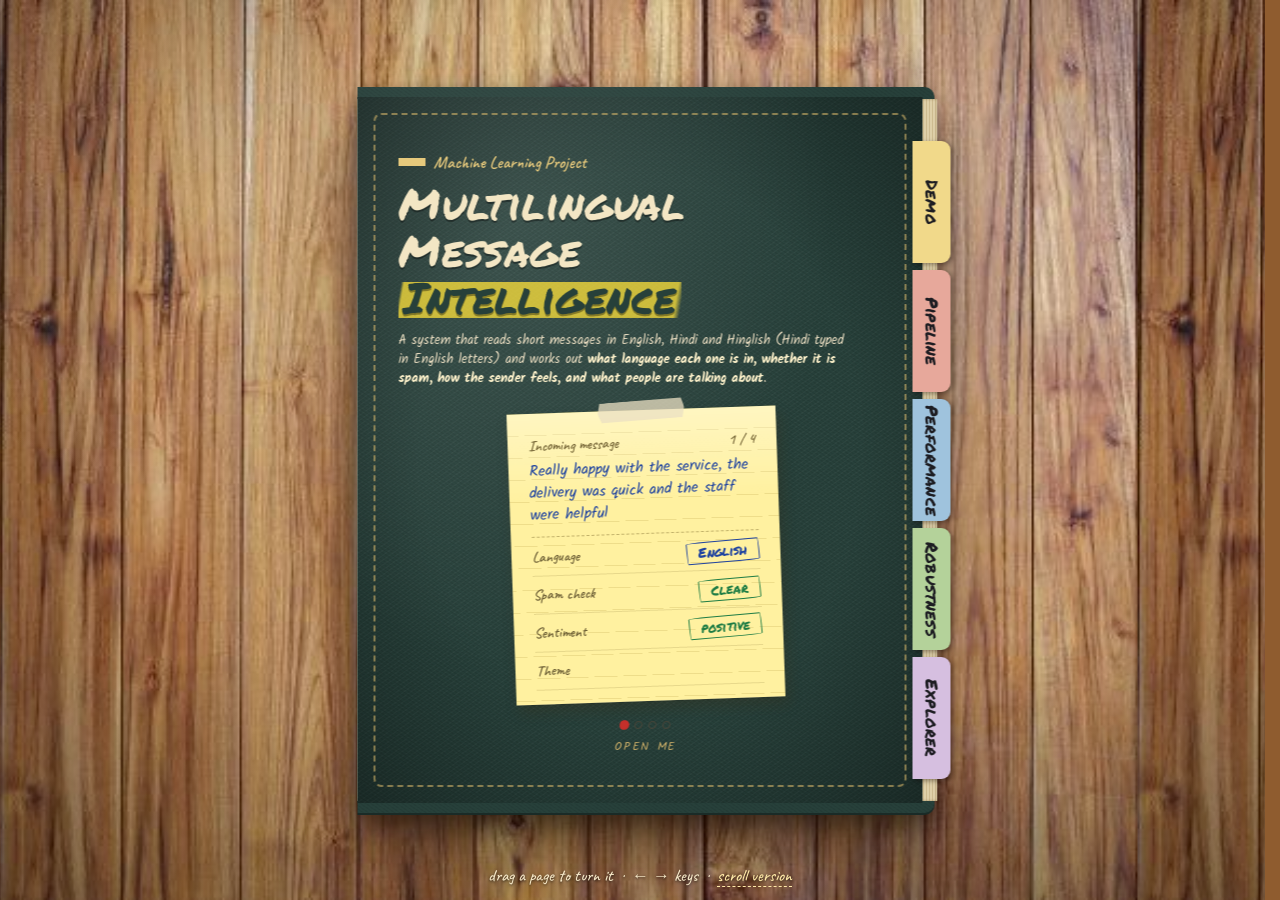
==== commit 8cd22041: "English sentiment v4: neutral class (3-way), broader neutral data and held-out neutral tests; site l" ====
--- a/site/index.html
+++ b/site/index.html
@@ -379,7 +379,7 @@
 <div class="bd"><div><div class="m">How</div>Words, letter chunks and scam cues (links, phone numbers, money symbols) feed a classifier. The score is a true probability, and each language has its own cut-off so genuine messages are rarely blocked.</div><div><div class="m">Learned from</div>The UCI SMS Spam Collection, with duplicate messages removed.</div><div><div class="m">CodeChef idea</div>Email Spam Classifier</div></div>
 <div class="sc"><div class="d">96.3%</div><div class="m">spam F1 on English SMS</div></div></div>
 <div class="cell"><span class="d big">3</span><h3 class="d">Is the sender happy or upset?</h3>
-<div class="bd"><div><div class="m">How</div>Word and letter patterns feed a linear classifier. One model for English (positive or negative) and one for Hinglish (negative, neutral or positive).</div><div><div class="m">Learned from</div>English: about 48,000 real tweets and short reviews, plus a human-rated word list for rarer words like &ldquo;handsome&rdquo; and everyday customer-service sentences (delivery, staff, support). Hinglish: IIIT-H comments plus 120 everyday sentences written by us.</div><div><div class="m">What changed</div>English rose from 63% to 81% macro F1 on 6,339 unseen tweets, and from 90% to 92.5% on 40 unseen customer messages. Hinglish dipped from 69.4 to 67.5 on its comment test (within the margin of error) but rose from 70% to 95% on 20 new everyday sentences.</div><div><div class="m">CodeChef idea</div>Movie Review Sentiment Analyzer</div></div>
+<div class="bd"><div><div class="m">How</div>Word and letter patterns feed a linear classifier. One model for English (negative, neutral or positive) and one for Hinglish (negative, neutral or positive).</div><div><div class="m">Learned from</div>English: about 48,000 real tweets and short reviews, plus a human-rated word list for rarer words like &ldquo;handsome&rdquo; and everyday customer-service sentences (delivery, staff, support). Hinglish: IIIT-H comments plus 120 everyday sentences written by us.</div><div><div class="m">What changed</div>English rose from 63% to 81% macro F1 on 6,339 unseen tweets, and the model now has a neutral class: on 70 unseen everyday messages (including 30 neutral ones) it is right 87% of the time. Plain neutral wording is its weak spot on tweets: it catches only about 1 in 5 neutral tweets in the SemEval test. Hinglish dipped from 69.4 to 67.5 on its comment test (within the margin of error) but rose from 70% to 95% on 20 new everyday sentences.</div><div><div class="m">CodeChef idea</div>Movie Review Sentiment Analyzer</div></div>
 <div class="sc"><div class="two"><span class="d">67.5%</span><span class="m">Hinglish macro F1 (3 classes)</span></div><div class="two"><span class="d">78.7%</span><span class="m">English macro F1 (unseen SemEval tweets)</span></div></div></div>
 <div class="cell"><span class="d big">4</span><h3 class="d">What are people talking about?</h3>
 <div class="bd"><div><div class="m">How</div>Each message becomes a vector from word embeddings, and K-Means groups similar messages into 20 themes per language. If a message is too far from every theme, it says &ldquo;No clear theme&rdquo; instead of guessing.</div><div><div class="m">Learned from</div>English: CLINC150, Banking77, product and movie reviews, tweets and SMS. Hinglish: Hinglish-TOP, YouTube comments, tweets and 540 everyday messages written by us.</div><div><div class="m">What changed</div>Themes grew from 6 to 20 per language. Agreement with held-out topic labels (NMI) rose from 0.10 to 0.48 in English and from 0.09 to 0.61 in Hinglish. The off-topic check is weak: it catches 55% of off-topic English messages and almost none in Hinglish.</div><div><div class="m">CodeChef idea</div>Clustering and Dimensionality Reduction</div></div>
@@ -515,7 +515,7 @@
 S.push({ name: 'Sentiment', res: 'Skipped', skip: 1, why: 'Spam is removed before sentiment.' });
 S.push({ name: 'Theme', res: 'Skipped', skip: 1, why: 'Spam is removed before grouping.' });
 } else {
-S.push({ name: 'Sentiment', res: c.sentiment, why: c.language !== 'English' ? 'Hinglish model: negative, neutral or positive.' + (c.language === 'Hindi' ? ' Hindi script was converted to Roman letters first.' : '') : 'English model: positive or negative.' });
+S.push({ name: 'Sentiment', res: c.sentiment, why: c.language !== 'English' ? 'Hinglish model: negative, neutral or positive.' + (c.language === 'Hindi' ? ' Hindi script was converted to Roman letters first.' : '') : 'English model: negative, neutral or positive.' });
 S.push({ name: 'Theme', res: c.theme, why: c.theme === 'No clear theme' ? 'Too far from every theme learned for ' + c.language + ' messages, so none is named.' : 'Closest of 20 themes learned for ' + c.language + ' messages.' });
 }
 }
@@ -598,7 +598,7 @@
 
 var engineP = null, engineReady = false;
 function unpack(name) {
-return fetch(RAW + 'mdl/' + name + '.json').then(function (r) { if (!r.ok) throw new Error('download'); return r.json(); }).then(function (j) {
+return fetch('mdl/' + name + '.json').then(function (r) { return r.ok ? r : fetch(RAW + 'mdl/' + name + '.json'); }).then(function (r) { if (!r.ok) throw new Error('download'); return r.json(); }).then(function (j) {
 var bin = Uint8Array.from(atob(j.gz), function (c) { return c.charCodeAt(0); });
 return new Response(new Blob([bin]).stream().pipeThrough(new DecompressionStream('gzip'))).text();
 }).then(function (t) { return JSON.parse(t); });
@@ -622,7 +622,7 @@
 var t = $('own-t').value.trim(), note = $('own-note'), go = $('own-go');
 if (!t) { note.textContent = 'Type a message first.'; return; }
 setStale(true); $('w-title').textContent = 'Analyzing your message…';
-go.disabled = true; note.textContent = 'Loading the models (about 11 MB, first time only)…';
+go.disabled = true; note.textContent = 'Loading the models (about 15 MB, first time only)…';
 loadEngine().then(function (E) {
 var a = window.MIEngine.analyze(E, t);
 showWalk(toRow(a, t)); renderChips(null);
@@ -638,7 +638,7 @@
 
 /* ---- batch mode + review queue ---- */
 var BATCH = [], BCOR = {};
-var MARGIN_CUT = { hinglish: 0.159, en: 0.175 };      // 15th percentile of sentiment margins on held-out test data (accuracy there: Hinglish 40% vs 76% above, English 61% vs 81%)
+var MARGIN_CUT = { hinglish: 0.159, en: 0.205 };      // 15th percentile of sentiment margins on held-out test data (accuracy there: Hinglish 40% vs 76% above; English 3-class 46% vs 71% above)
 function parseCSV(txt) {
 var rows = [], row = [], f = '', q = false, i = 0, c;
 txt = txt.replace(/^﻿/, '');
@@ -673,7 +673,7 @@
 }
 function runBatch(msgs, extra) {
 var note = $('b-note'), pr = $('b-prog'); $('b-out').hidden = true; BATCH = []; BCOR = {}; pr.hidden = false; pr.firstChild.style.width = '0';
-note.textContent = 'Loading the models (about 11 MB, first time only)…';
+note.textContent = 'Loading the models (about 15 MB, first time only)…';
 loadEngine().then(function (E) {
 var i = 0, t0 = performance.now();
 (function step() {
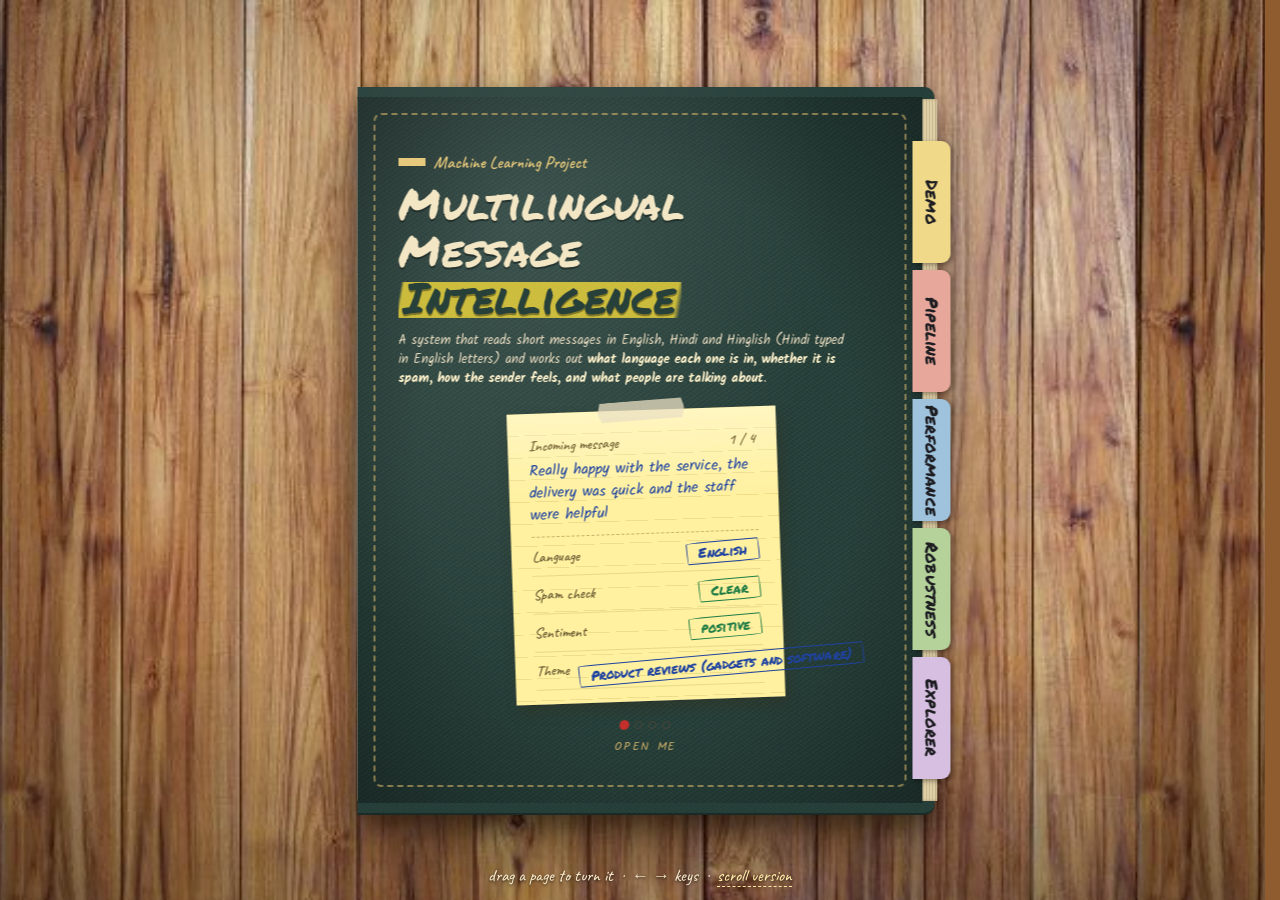
==== commit 2baf8365: "Hinglish sentiment v2: spelling variants and everyday/product-complaint sentences, held-out everyday" ====
--- a/site/index.html
+++ b/site/index.html
@@ -379,7 +379,7 @@
 <div class="bd"><div><div class="m">How</div>Words, letter chunks and scam cues (links, phone numbers, money symbols) feed a classifier. The score is a true probability, and each language has its own cut-off so genuine messages are rarely blocked.</div><div><div class="m">Learned from</div>The UCI SMS Spam Collection, with duplicate messages removed.</div><div><div class="m">CodeChef idea</div>Email Spam Classifier</div></div>
 <div class="sc"><div class="d">96.3%</div><div class="m">spam F1 on English SMS</div></div></div>
 <div class="cell"><span class="d big">3</span><h3 class="d">Is the sender happy or upset?</h3>
-<div class="bd"><div><div class="m">How</div>Word and letter patterns feed a linear classifier. One model for English (negative, neutral or positive) and one for Hinglish (negative, neutral or positive).</div><div><div class="m">Learned from</div>English: about 48,000 real tweets and short reviews, plus a human-rated word list for rarer words like &ldquo;handsome&rdquo; and everyday customer-service sentences (delivery, staff, support). Hinglish: IIIT-H comments plus 120 everyday sentences written by us.</div><div><div class="m">What changed</div>English rose from 63% to 81% macro F1 on 6,339 unseen tweets, and the model now has a neutral class: on 70 unseen everyday messages (including 30 neutral ones) it is right 87% of the time. Plain neutral wording is its weak spot on tweets: it catches only about 1 in 5 neutral tweets in the SemEval test. Hinglish dipped from 69.4 to 67.5 on its comment test (within the margin of error) but rose from 70% to 95% on 20 new everyday sentences.</div><div><div class="m">CodeChef idea</div>Movie Review Sentiment Analyzer</div></div>
+<div class="bd"><div><div class="m">How</div>Word and letter patterns feed a linear classifier. One model for English (negative, neutral or positive) and one for Hinglish (negative, neutral or positive).</div><div><div class="m">Learned from</div>English: about 48,000 real tweets and short reviews, plus a human-rated word list for rarer words like &ldquo;handsome&rdquo; and everyday customer-service sentences (delivery, staff, support). Hinglish: IIIT-H comments, 120 everyday sentences written by us, and generated everyday sentences using several common spellings of each word (bahut / bohot / bhot).</div><div><div class="m">What changed</div>English rose from 63% to 81% macro F1 on 6,339 unseen tweets, and the model now has a neutral class: on 70 unseen everyday messages (including 30 neutral ones) it is right 87% of the time. Plain neutral wording is its weak spot on tweets: it catches only about 1 in 5 neutral tweets in the SemEval test. Hinglish scores about 67% macro F1 on its comment test (a small dip from 69.4, within the margin of error) but rose from 80% to 96% on 45 unseen everyday sentences written by us, which a native speaker should still check.</div><div><div class="m">CodeChef idea</div>Movie Review Sentiment Analyzer</div></div>
 <div class="sc"><div class="two"><span class="d">67.5%</span><span class="m">Hinglish macro F1 (3 classes)</span></div><div class="two"><span class="d">78.7%</span><span class="m">English macro F1 (unseen SemEval tweets)</span></div></div></div>
 <div class="cell"><span class="d big">4</span><h3 class="d">What are people talking about?</h3>
 <div class="bd"><div><div class="m">How</div>Each message becomes a vector from word embeddings, and K-Means groups similar messages into 20 themes per language. If a message is too far from every theme, it says &ldquo;No clear theme&rdquo; instead of guessing.</div><div><div class="m">Learned from</div>English: CLINC150, Banking77, product and movie reviews, tweets and SMS. Hinglish: Hinglish-TOP, YouTube comments, tweets and 540 everyday messages written by us.</div><div><div class="m">What changed</div>Themes grew from 6 to 20 per language. Agreement with held-out topic labels (NMI) rose from 0.10 to 0.48 in English and from 0.09 to 0.61 in Hinglish. The off-topic check is weak: it catches 55% of off-topic English messages and almost none in Hinglish.</div><div><div class="m">CodeChef idea</div>Clustering and Dimensionality Reduction</div></div>
@@ -486,7 +486,7 @@
 { id: 'W8', title: 'Hindi in Devanagari', message: 'यह फ़ोन बहुत अच्छा है', language: 'Hindi', spam: 'ham', p: '0.0', sentiment: 'positive', theme: 'Everyday comments (food, health, gadgets)', translit: 'yeh phone bahut acha hai' },
 { id: 'W9', title: 'German', message: 'Der Film war wirklich gut, ich habe ihn sehr genossen', language: 'German', spam: 'none' },
 { id: 'W10', title: 'Unclear language, sent to review', message: 'Merci beaucoup pour votre aide, a bientot', language: 'Uncertain', spam: 'none' },
-{ id: 'W11', title: 'Hinglish product complaint', message: 'powerbank me battery bohot kam hai', language: 'Hinglish', spam: 'ham', p: '0.0', sentiment: 'neutral', theme: 'Everyday comments (food, health, gadgets)' },
+{ id: 'W11', title: 'Hinglish product complaint', message: 'powerbank me battery bohot kam hai', language: 'Hinglish', spam: 'ham', p: '0.0', sentiment: 'negative', theme: 'Everyday comments (food, health, gadgets)' },
 { id: 'W12', title: 'Topic the model never saw', message: 'I have a headache, should I see a doctor', language: 'English', spam: 'ham', p: '0.0', sentiment: 'negative', theme: 'No clear theme' }
 ];
 var CMP = {
@@ -638,7 +638,7 @@
 
 /* ---- batch mode + review queue ---- */
 var BATCH = [], BCOR = {};
-var MARGIN_CUT = { hinglish: 0.159, en: 0.205 };      // 15th percentile of sentiment margins on held-out test data (accuracy there: Hinglish 40% vs 76% above; English 3-class 46% vs 71% above)
+var MARGIN_CUT = { hinglish: 0.214, en: 0.205 };      // 15th percentile of sentiment margins on held-out test data (accuracy there: Hinglish 52% vs 75% above; English 3-class 46% vs 71% above)
 function parseCSV(txt) {
 var rows = [], row = [], f = '', q = false, i = 0, c;
 txt = txt.replace(/^﻿/, '');
